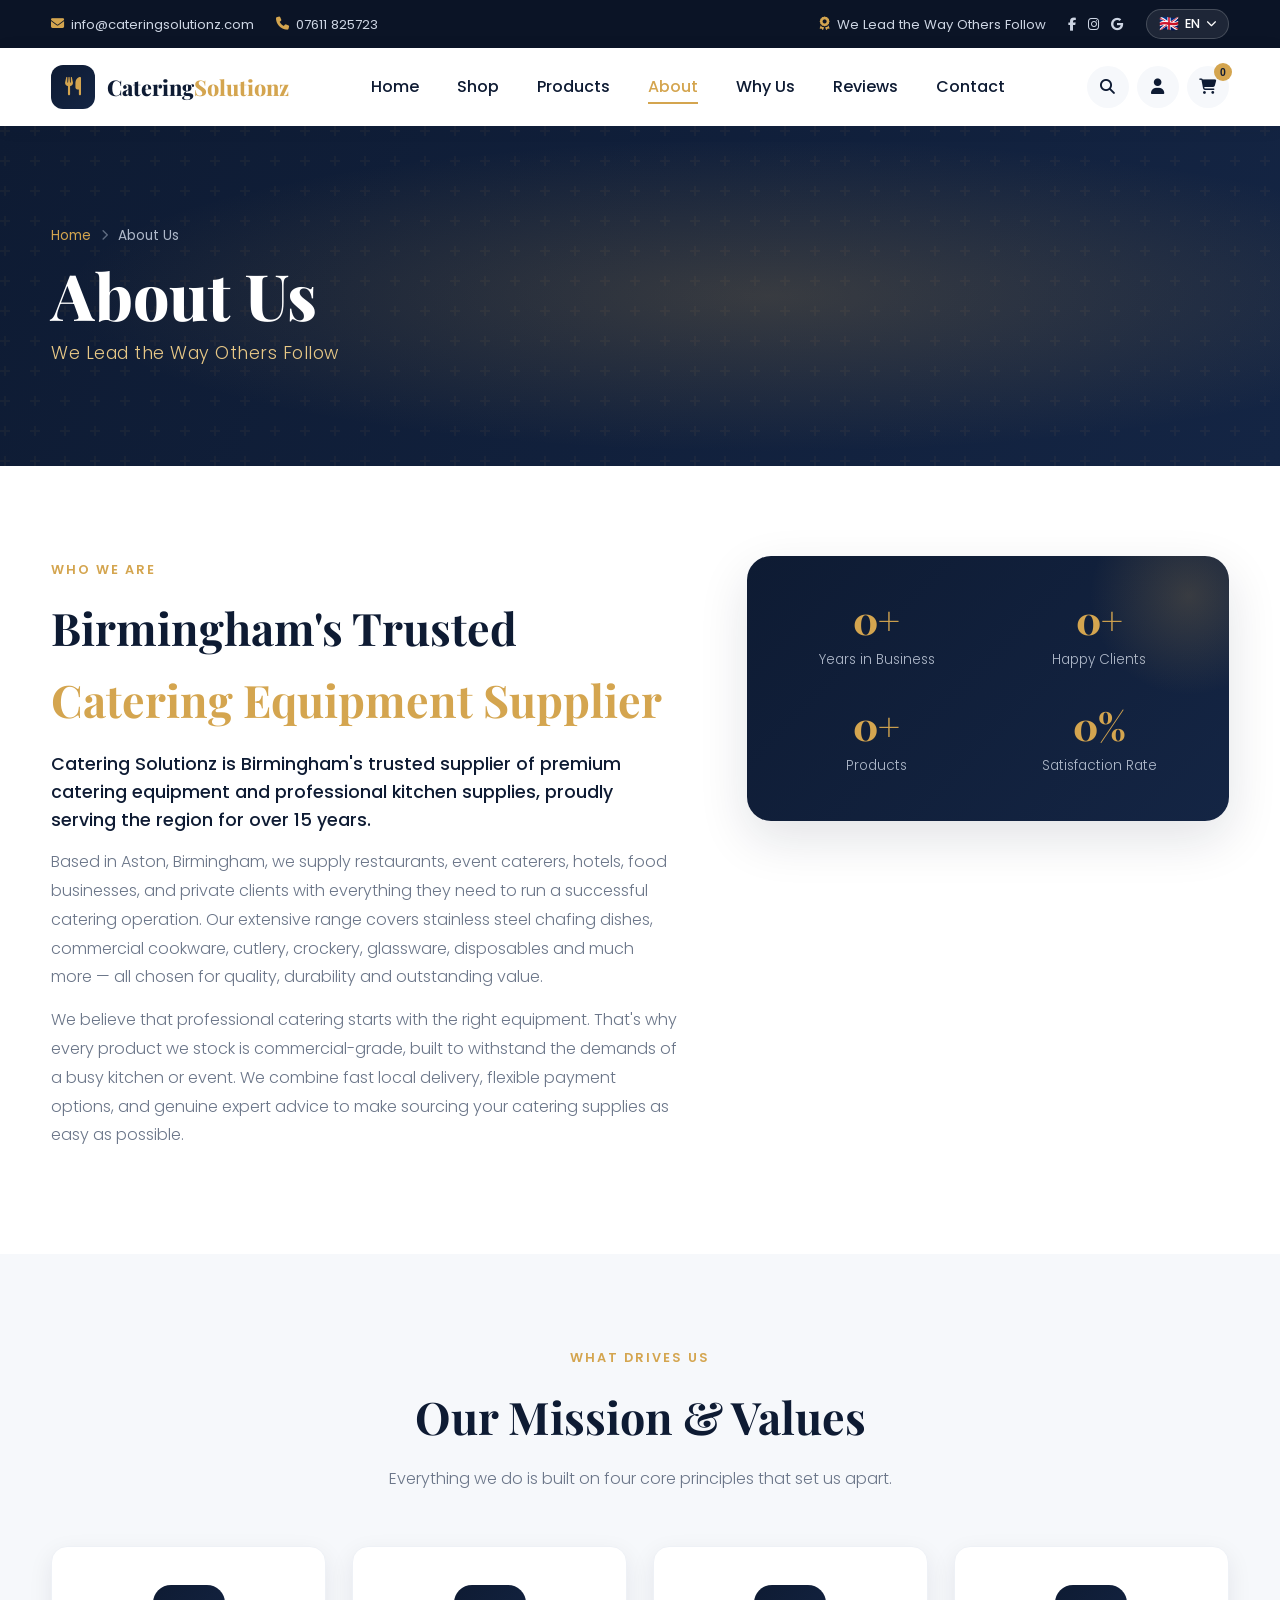
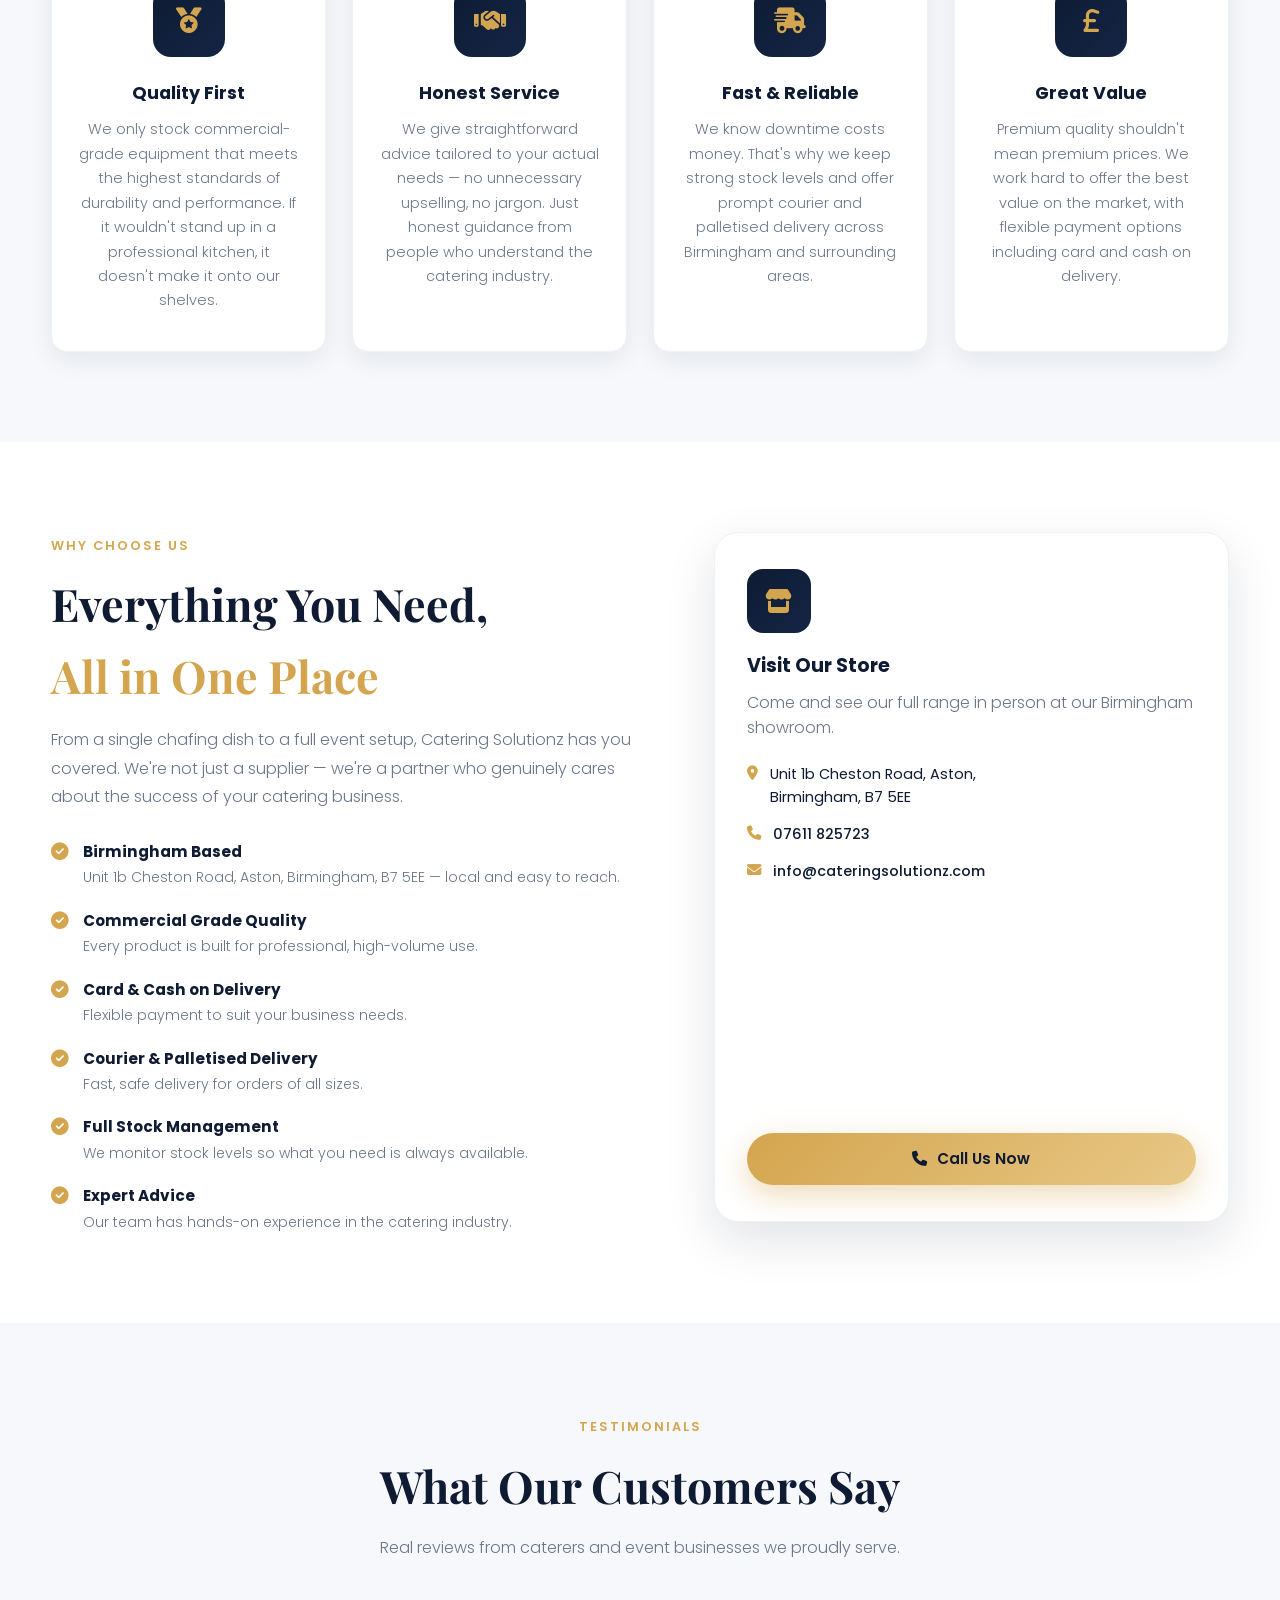
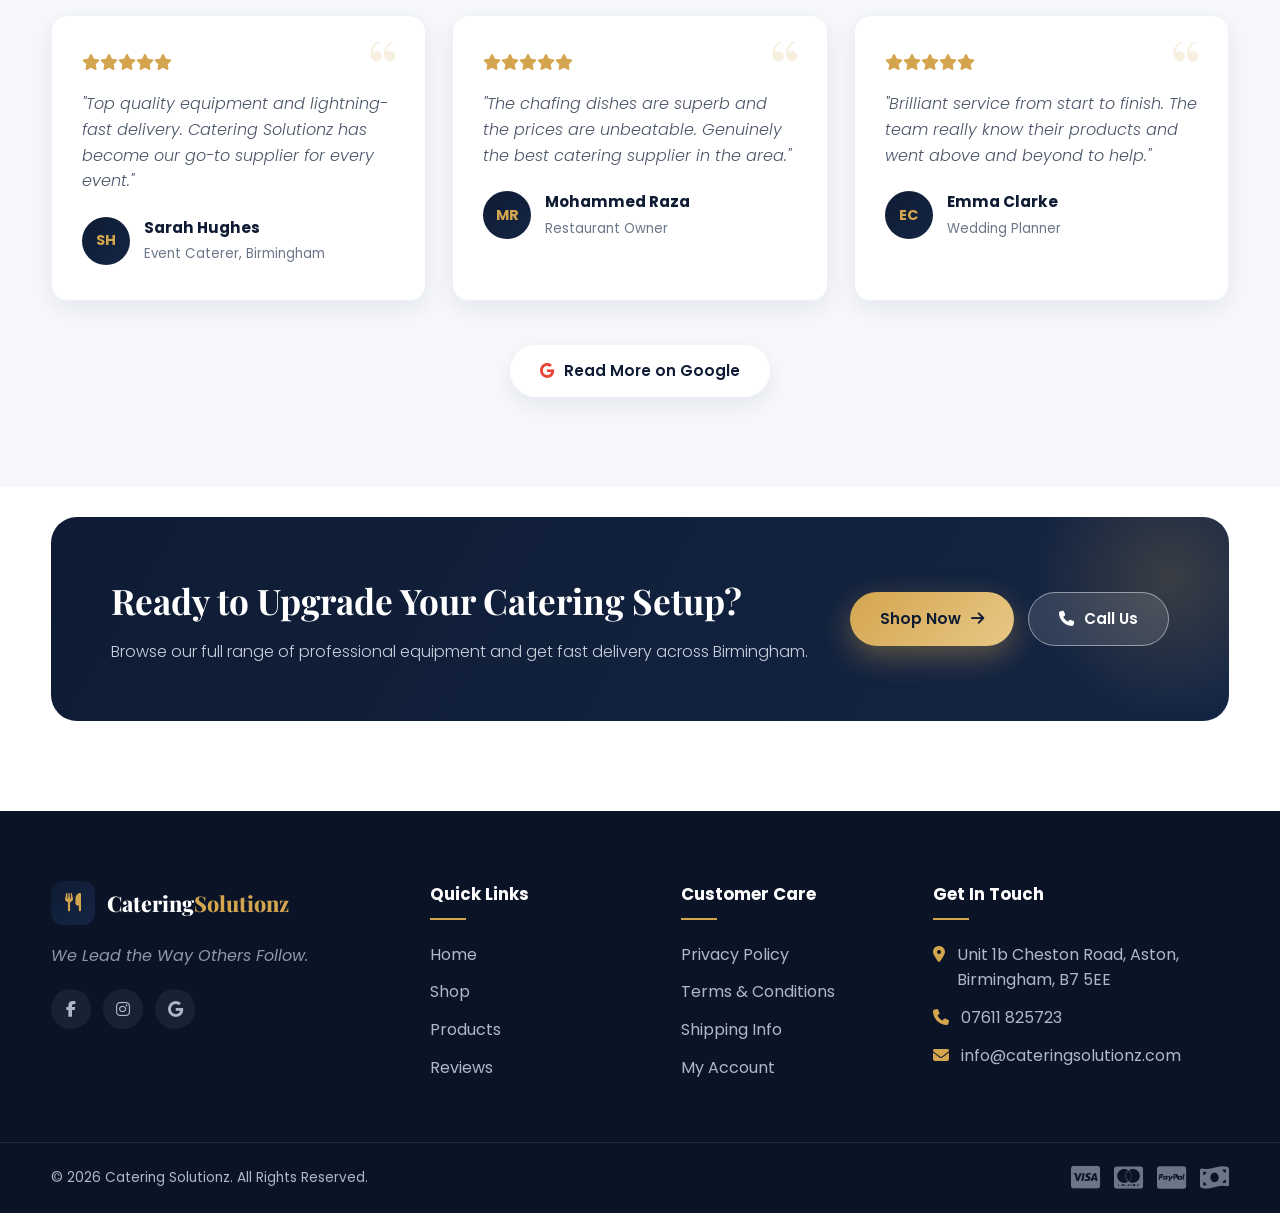
==== about.html @ 5b036676 "Add separate About Us page (about.html) - Full standalone page with shared header/footer/topbar/lang" ====
<!DOCTYPE html>
<html lang="en">
<head>
  <meta charset="UTF-8" />
  <meta name="viewport" content="width=device-width, initial-scale=1.0" />
  <meta name="description" content="About Catering Solutionz — Birmingham's trusted supplier of premium catering equipment for over 15 years. We lead the way others follow." />
  <title>About Us | Catering Solutionz</title>

  <!-- Google Fonts -->
  <link rel="preconnect" href="https://fonts.googleapis.com" />
  <link rel="preconnect" href="https://fonts.gstatic.com" crossorigin />
  <link href="https://fonts.googleapis.com/css2?family=Playfair+Display:wght@600;700;800&family=Poppins:wght@300;400;500;600;700&display=swap" rel="stylesheet" />

  <!-- Font Awesome -->
  <link rel="stylesheet" href="https://cdnjs.cloudflare.com/ajax/libs/font-awesome/6.5.1/css/all.min.css" />

  <link rel="stylesheet" href="css/style.css" />
  <link rel="stylesheet" href="css/about.css" />
</head>
<body>

  <!-- ===== PRELOADER ===== -->
  <div class="preloader" id="preloader">
    <div class="loader-ring"></div>
    <div class="loader-text">CATERING <span>SOLUTIONZ</span></div>
  </div>

  <!-- ===== TOP BAR ===== -->
  <div class="topbar">
    <div class="container topbar-inner">
      <div class="topbar-left">
        <a href="mailto:info@cateringsolutionz.com"><i class="fa-solid fa-envelope"></i> info@cateringsolutionz.com</a>
        <a href="tel:07611825723"><i class="fa-solid fa-phone"></i> 07611 825723</a>
      </div>
      <div class="topbar-right">
        <span class="topbar-slogan"><i class="fa-solid fa-award"></i> We Lead the Way Others Follow</span>
        <div class="topbar-social">
          <a href="https://www.facebook.com/ifzal.hafiz" target="_blank" aria-label="Facebook"><i class="fa-brands fa-facebook-f"></i></a>
          <a href="https://www.instagram.com/cateringsolutionz/" target="_blank" aria-label="Instagram"><i class="fa-brands fa-instagram"></i></a>
          <a href="https://share.google/IndMplzxJdc2CNqRK" target="_blank" aria-label="Google Reviews"><i class="fa-brands fa-google"></i></a>
        </div>

        <!-- Language Selector -->
        <div class="lang-selector" id="langSelector">
          <button class="lang-btn" id="langBtn" aria-label="Select language" aria-expanded="false">
            <span class="lang-flag" id="currentFlag">🇬🇧</span>
            <span class="lang-name" id="currentLang">EN</span>
            <i class="fa-solid fa-chevron-down lang-arrow"></i>
          </button>
          <ul class="lang-dropdown" id="langDropdown" role="listbox">
            <li class="lang-option active" data-lang="en" data-flag="🇬🇧" data-name="EN" role="option"><span>🇬🇧</span> English</li>
            <li class="lang-option" data-lang="ur" data-flag="🇵🇰" data-name="UR" role="option"><span>🇵🇰</span> اردو</li>
            <li class="lang-option" data-lang="pa" data-flag="🇮🇳" data-name="PA" role="option"><span>🇮🇳</span> ਪੰਜਾਬੀ</li>
            <li class="lang-option" data-lang="bn" data-flag="🇧🇩" data-name="BN" role="option"><span>🇧🇩</span> বাংলা</li>
            <li class="lang-option" data-lang="pl" data-flag="🇵🇱" data-name="PL" role="option"><span>🇵🇱</span> Polski</li>
            <li class="lang-option" data-lang="ar" data-flag="🇸🇦" data-name="AR" role="option"><span>🇸🇦</span> العربية</li>
          </ul>
        </div>
        <div id="google_translate_element" style="display:none;"></div>
      </div>
    </div>
  </div>

  <!-- ===== HEADER ===== -->
  <header class="header" id="header">
    <div class="container header-inner">
      <a href="index.html" class="logo">
        <span class="logo-mark"><i class="fa-solid fa-utensils"></i></span>
        <span class="logo-text">Catering<span>Solutionz</span></span>
      </a>

      <nav class="nav" id="nav">
        <ul class="nav-list">
          <li><a href="index.html" class="nav-link">Home</a></li>
          <li><a href="index.html#categories" class="nav-link">Shop</a></li>
          <li><a href="index.html#products" class="nav-link">Products</a></li>
          <li><a href="about.html" class="nav-link active">About</a></li>
          <li><a href="index.html#features" class="nav-link">Why Us</a></li>
          <li><a href="index.html#reviews" class="nav-link">Reviews</a></li>
          <li><a href="index.html#contact" class="nav-link">Contact</a></li>
        </ul>
      </nav>

      <div class="header-actions">
        <button class="icon-btn" aria-label="Search"><i class="fa-solid fa-magnifying-glass"></i></button>
        <button class="icon-btn" aria-label="Account"><i class="fa-solid fa-user"></i></button>
        <button class="icon-btn cart-btn" aria-label="Cart">
          <i class="fa-solid fa-cart-shopping"></i>
          <span class="cart-count">0</span>
        </button>
        <button class="menu-toggle" id="menuToggle" aria-label="Menu">
          <span></span><span></span><span></span>
        </button>
      </div>
    </div>
  </header>

  <!-- ===== PAGE HERO BANNER ===== -->
  <section class="page-hero">
    <div class="page-hero-overlay"></div>
    <div class="container page-hero-content">
      <nav class="breadcrumb" aria-label="Breadcrumb">
        <a href="index.html">Home</a>
        <i class="fa-solid fa-chevron-right"></i>
        <span>About Us</span>
      </nav>
      <h1 class="page-hero-title" data-anim>About Us</h1>
      <p class="page-hero-sub" data-anim>We Lead the Way Others Follow</p>
    </div>
  </section>

  <!-- ===== INTRO ===== -->
  <section class="au-intro">
    <div class="container au-intro-inner">
      <div class="au-intro-text reveal">
        <span class="section-tag">Who We Are</span>
        <h2 class="section-title" style="text-align:left;">Birmingham's Trusted<br><span style="color:var(--gold)">Catering Equipment Supplier</span></h2>
        <p class="about-lead">Catering Solutionz is Birmingham's trusted supplier of premium catering equipment and professional kitchen supplies, proudly serving the region for over 15 years.</p>
        <p class="about-body">Based in Aston, Birmingham, we supply restaurants, event caterers, hotels, food businesses, and private clients with everything they need to run a successful catering operation. Our extensive range covers stainless steel chafing dishes, commercial cookware, cutlery, crockery, glassware, disposables and much more — all chosen for quality, durability and outstanding value.</p>
        <p class="about-body">We believe that professional catering starts with the right equipment. That's why every product we stock is commercial-grade, built to withstand the demands of a busy kitchen or event. We combine fast local delivery, flexible payment options, and genuine expert advice to make sourcing your catering supplies as easy as possible.</p>
      </div>
      <div class="au-intro-visual reveal" data-delay="120">
        <div class="au-stats-panel">
          <div class="au-stat">
            <span class="au-stat-num" data-target="15">0</span><span class="au-stat-plus">+</span>
            <p>Years in Business</p>
          </div>
          <div class="au-stat">
            <span class="au-stat-num" data-target="1200">0</span><span class="au-stat-plus">+</span>
            <p>Happy Clients</p>
          </div>
          <div class="au-stat">
            <span class="au-stat-num" data-target="850">0</span><span class="au-stat-plus">+</span>
            <p>Products</p>
          </div>
          <div class="au-stat">
            <span class="au-stat-num" data-target="98">0</span><span class="au-stat-plus">%</span>
            <p>Satisfaction Rate</p>
          </div>
        </div>
      </div>
    </div>
  </section>

  <!-- ===== MISSION & VALUES ===== -->
  <section class="au-values">
    <div class="container">
      <div class="section-head reveal">
        <span class="section-tag">What Drives Us</span>
        <h2 class="section-title">Our Mission &amp; Values</h2>
        <p class="section-sub">Everything we do is built on four core principles that set us apart.</p>
      </div>
      <div class="au-values-grid">
        <div class="au-value-card reveal">
          <div class="au-value-icon"><i class="fa-solid fa-medal"></i></div>
          <h3>Quality First</h3>
          <p>We only stock commercial-grade equipment that meets the highest standards of durability and performance. If it wouldn't stand up in a professional kitchen, it doesn't make it onto our shelves.</p>
        </div>
        <div class="au-value-card reveal" data-delay="100">
          <div class="au-value-icon"><i class="fa-solid fa-handshake"></i></div>
          <h3>Honest Service</h3>
          <p>We give straightforward advice tailored to your actual needs — no unnecessary upselling, no jargon. Just honest guidance from people who understand the catering industry.</p>
        </div>
        <div class="au-value-card reveal" data-delay="200">
          <div class="au-value-icon"><i class="fa-solid fa-truck-fast"></i></div>
          <h3>Fast &amp; Reliable</h3>
          <p>We know downtime costs money. That's why we keep strong stock levels and offer prompt courier and palletised delivery across Birmingham and surrounding areas.</p>
        </div>
        <div class="au-value-card reveal" data-delay="300">
          <div class="au-value-icon"><i class="fa-solid fa-sterling-sign"></i></div>
          <h3>Great Value</h3>
          <p>Premium quality shouldn't mean premium prices. We work hard to offer the best value on the market, with flexible payment options including card and cash on delivery.</p>
        </div>
      </div>
    </div>
  </section>

  <!-- ===== WHY CHOOSE US ===== -->
  <section class="au-why">
    <div class="container au-why-inner">
      <div class="au-why-text reveal">
        <span class="section-tag">Why Choose Us</span>
        <h2 class="section-title" style="text-align:left;">Everything You Need,<br><span style="color:var(--gold)">All in One Place</span></h2>
        <p class="about-body">From a single chafing dish to a full event setup, Catering Solutionz has you covered. We're not just a supplier — we're a partner who genuinely cares about the success of your catering business.</p>
        <ul class="au-why-list">
          <li><i class="fa-solid fa-circle-check"></i><div><strong>Birmingham Based</strong><span>Unit 1b Cheston Road, Aston, Birmingham, B7 5EE — local and easy to reach.</span></div></li>
          <li><i class="fa-solid fa-circle-check"></i><div><strong>Commercial Grade Quality</strong><span>Every product is built for professional, high-volume use.</span></div></li>
          <li><i class="fa-solid fa-circle-check"></i><div><strong>Card &amp; Cash on Delivery</strong><span>Flexible payment to suit your business needs.</span></div></li>
          <li><i class="fa-solid fa-circle-check"></i><div><strong>Courier &amp; Palletised Delivery</strong><span>Fast, safe delivery for orders of all sizes.</span></div></li>
          <li><i class="fa-solid fa-circle-check"></i><div><strong>Full Stock Management</strong><span>We monitor stock levels so what you need is always available.</span></div></li>
          <li><i class="fa-solid fa-circle-check"></i><div><strong>Expert Advice</strong><span>Our team has hands-on experience in the catering industry.</span></div></li>
        </ul>
      </div>
      <div class="au-why-visual reveal" data-delay="120">
        <div class="au-info-card">
          <div class="au-info-icon"><i class="fa-solid fa-store"></i></div>
          <h3>Visit Our Store</h3>
          <p>Come and see our full range in person at our Birmingham showroom.</p>
          <ul class="au-contact-list">
            <li><i class="fa-solid fa-location-dot"></i> Unit 1b Cheston Road, Aston,<br>Birmingham, B7 5EE</li>
            <li><i class="fa-solid fa-phone"></i> <a href="tel:07611825723">07611 825723</a></li>
            <li><i class="fa-solid fa-envelope"></i> <a href="mailto:info@cateringsolutionz.com">info@cateringsolutionz.com</a></li>
          </ul>
          <div class="au-info-map">
            <iframe
              src="https://www.google.com/maps/embed?pb=!1m18!1m12!1m3!1d2428.6!2d-1.8712!3d52.4934!2m3!1f0!2f0!3f0!3m2!1i1024!2i768!4f13.1!3m3!1m2!1s0x4870bc8e5e09c3a7%3A0x1!2sCheston%20Rd%2C%20Birmingham%20B7%205EE!5e0!3m2!1sen!2suk!4v1234567890"
              width="100%" height="200" style="border:0;border-radius:12px;" allowfullscreen loading="lazy"
              referrerpolicy="no-referrer-when-downgrade" title="Catering Solutionz Location">
            </iframe>
          </div>
          <a href="tel:07611825723" class="btn btn-primary" style="width:100%;justify-content:center;margin-top:18px;">
            <i class="fa-solid fa-phone"></i> Call Us Now
          </a>
        </div>
      </div>
    </div>
  </section>

  <!-- ===== REVIEWS STRIP ===== -->
  <section class="reviews" style="background:var(--light);">
    <div class="container">
      <div class="section-head reveal">
        <span class="section-tag">Testimonials</span>
        <h2 class="section-title">What Our Customers Say</h2>
        <p class="section-sub">Real reviews from caterers and event businesses we proudly serve.</p>
      </div>
      <div class="review-grid">
        <div class="review-card reveal">
          <div class="stars"><i class="fa-solid fa-star"></i><i class="fa-solid fa-star"></i><i class="fa-solid fa-star"></i><i class="fa-solid fa-star"></i><i class="fa-solid fa-star"></i></div>
          <p>"Top quality equipment and lightning-fast delivery. Catering Solutionz has become our go-to supplier for every event."</p>
          <div class="reviewer"><span class="avatar">SH</span><div><strong>Sarah Hughes</strong><small>Event Caterer, Birmingham</small></div></div>
        </div>
        <div class="review-card reveal" data-delay="120">
          <div class="stars"><i class="fa-solid fa-star"></i><i class="fa-solid fa-star"></i><i class="fa-solid fa-star"></i><i class="fa-solid fa-star"></i><i class="fa-solid fa-star"></i></div>
          <p>"The chafing dishes are superb and the prices are unbeatable. Genuinely the best catering supplier in the area."</p>
          <div class="reviewer"><span class="avatar">MR</span><div><strong>Mohammed Raza</strong><small>Restaurant Owner</small></div></div>
        </div>
        <div class="review-card reveal" data-delay="240">
          <div class="stars"><i class="fa-solid fa-star"></i><i class="fa-solid fa-star"></i><i class="fa-solid fa-star"></i><i class="fa-solid fa-star"></i><i class="fa-solid fa-star"></i></div>
          <p>"Brilliant service from start to finish. The team really know their products and went above and beyond to help."</p>
          <div class="reviewer"><span class="avatar">EC</span><div><strong>Emma Clarke</strong><small>Wedding Planner</small></div></div>
        </div>
      </div>
      <div class="review-cta reveal">
        <a href="https://share.google/IndMplzxJdc2CNqRK" target="_blank" class="btn btn-google">
          <i class="fa-brands fa-google"></i> Read More on Google
        </a>
      </div>
    </div>
  </section>

  <!-- ===== CTA BANNER ===== -->
  <section class="au-cta">
    <div class="container au-cta-inner reveal">
      <div class="au-cta-text">
        <h2>Ready to Upgrade Your Catering Setup?</h2>
        <p>Browse our full range of professional equipment and get fast delivery across Birmingham.</p>
      </div>
      <div class="au-cta-btns">
        <a href="index.html#categories" class="btn btn-primary">Shop Now <i class="fa-solid fa-arrow-right"></i></a>
        <a href="tel:07611825723" class="btn btn-ghost"><i class="fa-solid fa-phone"></i> Call Us</a>
      </div>
    </div>
  </section>

  <!-- ===== FOOTER ===== -->
  <footer class="footer" id="contact">
    <div class="container footer-grid">
      <div class="footer-col">
        <a href="index.html" class="logo logo-footer">
          <span class="logo-mark"><i class="fa-solid fa-utensils"></i></span>
          <span class="logo-text">Catering<span>Solutionz</span></span>
        </a>
        <p class="footer-slogan">We Lead the Way Others Follow.</p>
        <div class="footer-social">
          <a href="https://www.facebook.com/ifzal.hafiz" target="_blank" aria-label="Facebook"><i class="fa-brands fa-facebook-f"></i></a>
          <a href="https://www.instagram.com/cateringsolutionz/" target="_blank" aria-label="Instagram"><i class="fa-brands fa-instagram"></i></a>
          <a href="https://share.google/IndMplzxJdc2CNqRK" target="_blank" aria-label="Google"><i class="fa-brands fa-google"></i></a>
        </div>
      </div>
      <div class="footer-col">
        <h4>Quick Links</h4>
        <ul>
          <li><a href="index.html">Home</a></li>
          <li><a href="index.html#categories">Shop</a></li>
          <li><a href="index.html#products">Products</a></li>
          <li><a href="index.html#reviews">Reviews</a></li>
        </ul>
      </div>
      <div class="footer-col">
        <h4>Customer Care</h4>
        <ul>
          <li><a href="#">Privacy Policy</a></li>
          <li><a href="#">Terms &amp; Conditions</a></li>
          <li><a href="#">Shipping Info</a></li>
          <li><a href="#">My Account</a></li>
        </ul>
      </div>
      <div class="footer-col">
        <h4>Get In Touch</h4>
        <ul class="footer-contact">
          <li><i class="fa-solid fa-location-dot"></i> Unit 1b Cheston Road, Aston, Birmingham, B7 5EE</li>
          <li><i class="fa-solid fa-phone"></i> <a href="tel:07611825723">07611 825723</a></li>
          <li><i class="fa-solid fa-envelope"></i> <a href="mailto:info@cateringsolutionz.com">info@cateringsolutionz.com</a></li>
        </ul>
      </div>
    </div>
    <div class="footer-bottom">
      <div class="container footer-bottom-inner">
        <p>&copy; 2026 Catering Solutionz. All Rights Reserved.</p>
        <div class="pay-methods">
          <i class="fa-brands fa-cc-visa"></i>
          <i class="fa-brands fa-cc-mastercard"></i>
          <i class="fa-brands fa-cc-paypal"></i>
          <i class="fa-solid fa-money-bill-wave"></i>
        </div>
      </div>
    </div>
  </footer>

  <!-- Back to top -->
  <button class="back-top" id="backTop" aria-label="Back to top"><i class="fa-solid fa-arrow-up"></i></button>

  <!-- Google Translate API -->
  <script type="text/javascript">
    function googleTranslateElementInit() {
      new google.translate.TranslateElement({
        pageLanguage: 'en',
        includedLanguages: 'en,ur,pa,bn,pl,ar',
        layout: google.translate.TranslateElement.InlineLayout.SIMPLE,
        autoDisplay: false
      }, 'google_translate_element');
    }
  </script>
  <script src="//translate.google.com/translate_a/element.js?cb=googleTranslateElementInit"></script>
  <script src="js/main.js"></script>
</body>
</html>
---- css/style.css ----
/* ===========================================================
   Catering Solutionz — Home Page Styles
   =========================================================== */

:root {
  --navy: #0e1b33;
  --navy-2: #142544;
  --gold: #d4a54f;
  --gold-soft: #e8c886;
  --blue: #1f7ae0;
  --light: #f6f8fb;
  --grey: #6b7689;
  --white: #ffffff;
  --dark: #0b1426;
  --radius: 16px;
  --shadow: 0 18px 50px rgba(14, 27, 51, 0.12);
  --shadow-sm: 0 8px 24px rgba(14, 27, 51, 0.08);
  --trans: 0.4s cubic-bezier(0.16, 1, 0.3, 1);
  --font-head: "Playfair Display", serif;
  --font-body: "Poppins", sans-serif;
}

* { margin: 0; padding: 0; box-sizing: border-box; }

html { scroll-behavior: smooth; }

body {
  font-family: var(--font-body);
  color: var(--navy);
  background: var(--white);
  overflow-x: hidden;
  line-height: 1.6;
}

a { text-decoration: none; color: inherit; }
ul { list-style: none; }
img { max-width: 100%; display: block; }

.container { width: min(1200px, 92%); margin: 0 auto; }

/* ===== BUTTONS ===== */
.btn {
  display: inline-flex;
  align-items: center;
  gap: 10px;
  padding: 14px 30px;
  border-radius: 50px;
  font-weight: 600;
  font-size: 0.95rem;
  cursor: pointer;
  border: none;
  transition: var(--trans);
  position: relative;
  overflow: hidden;
}
.btn i { transition: transform 0.3s ease; }
.btn-primary {
  background: linear-gradient(135deg, var(--gold), var(--gold-soft));
  color: var(--navy);
  box-shadow: 0 10px 30px rgba(212, 165, 79, 0.4);
}
.btn-primary:hover { transform: translateY(-3px); box-shadow: 0 16px 40px rgba(212, 165, 79, 0.55); }
.btn-primary:hover i { transform: translateX(5px); }
.btn-ghost {
  background: rgba(255, 255, 255, 0.12);
  color: #fff;
  border: 1.5px solid rgba(255, 255, 255, 0.45);
  backdrop-filter: blur(6px);
}
.btn-ghost:hover { background: #fff; color: var(--navy); transform: translateY(-3px); }
.btn-google { background: #fff; color: var(--navy); box-shadow: var(--shadow-sm); }
.btn-google:hover { transform: translateY(-3px); box-shadow: var(--shadow); }
.btn-google i { color: #ea4335; }

/* ===== PRELOADER ===== */
.preloader {
  position: fixed; inset: 0; z-index: 9999;
  background: var(--navy);
  display: flex; flex-direction: column;
  align-items: center; justify-content: center;
  gap: 24px;
  transition: opacity 0.6s ease, visibility 0.6s ease;
}
.preloader.hidden { opacity: 0; visibility: hidden; }
.loader-ring {
  width: 64px; height: 64px;
  border: 4px solid rgba(212, 165, 79, 0.2);
  border-top-color: var(--gold);
  border-radius: 50%;
  animation: spin 0.9s linear infinite;
}
@keyframes spin { to { transform: rotate(360deg); } }
.loader-text {
  font-family: var(--font-head);
  letter-spacing: 4px;
  color: #fff;
  font-size: 1.1rem;
  font-weight: 700;
}
.loader-text span { color: var(--gold); }

/* ===== TOP BAR ===== */
.topbar {
  background: var(--dark);
  color: #cdd5e3;
  font-size: 0.82rem;
  padding: 9px 0;
}
.topbar-inner { display: flex; justify-content: space-between; align-items: center; }
.topbar-left { display: flex; gap: 22px; }
.topbar-left a, .topbar-slogan { display: inline-flex; align-items: center; gap: 7px; }
.topbar-left a:hover { color: var(--gold); }
.topbar-left i, .topbar-slogan i { color: var(--gold); }
.topbar-right { display: flex; align-items: center; gap: 22px; }
.topbar-social { display: flex; gap: 12px; }
.topbar-social a { transition: color 0.3s, transform 0.3s; }
.topbar-social a:hover { color: var(--gold); transform: translateY(-2px); }

/* ===== LANGUAGE SELECTOR ===== */
.lang-selector {
  position: relative;
}
.lang-btn {
  display: inline-flex; align-items: center; gap: 6px;
  background: rgba(255,255,255,0.08);
  border: 1px solid rgba(255,255,255,0.18);
  color: #fff; cursor: pointer;
  padding: 5px 12px; border-radius: 50px;
  font-size: 0.8rem; font-weight: 500;
  transition: background 0.3s, border-color 0.3s;
  font-family: var(--font-body);
}
.lang-btn:hover { background: rgba(212,165,79,0.18); border-color: var(--gold); }
.lang-flag { font-size: 1rem; line-height: 1; }
.lang-arrow {
  font-size: 0.65rem;
  transition: transform 0.3s ease;
}
.lang-selector.open .lang-arrow { transform: rotate(180deg); }
.lang-dropdown {
  position: absolute; top: calc(100% + 8px); right: 0;
  background: var(--navy);
  border: 1px solid rgba(212,165,79,0.25);
  border-radius: 12px;
  min-width: 150px;
  padding: 6px 0;
  box-shadow: 0 16px 40px rgba(0,0,0,0.4);
  opacity: 0; visibility: hidden;
  transform: translateY(-8px);
  transition: opacity 0.25s ease, transform 0.25s ease, visibility 0.25s;
  z-index: 2000;
  list-style: none;
}
.lang-selector.open .lang-dropdown {
  opacity: 1; visibility: visible; transform: translateY(0);
}
.lang-option {
  display: flex; align-items: center; gap: 10px;
  padding: 10px 16px; cursor: pointer;
  color: #cdd5e3; font-size: 0.85rem;
  transition: background 0.2s, color 0.2s;
}
.lang-option:hover { background: rgba(212,165,79,0.12); color: var(--gold); }
.lang-option.active { color: var(--gold); font-weight: 600; }
.lang-option span { font-size: 1.1rem; }

/* ===== HEADER ===== */
.header {
  position: sticky; top: 0; z-index: 1000;
  background: rgba(255, 255, 255, 0.97);
  backdrop-filter: blur(10px);
  transition: var(--trans);
  box-shadow: 0 2px 18px rgba(14, 27, 51, 0.06);
}
.header.scrolled { box-shadow: 0 6px 28px rgba(14, 27, 51, 0.12); }
.header-inner { display: flex; align-items: center; justify-content: space-between; height: 78px; }

.logo { display: flex; align-items: center; gap: 12px; }
.logo-mark {
  width: 44px; height: 44px;
  display: grid; place-items: center;
  background: linear-gradient(135deg, var(--navy), var(--navy-2));
  color: var(--gold);
  border-radius: 12px;
  font-size: 1.15rem;
  transition: var(--trans);
}
.logo:hover .logo-mark { transform: rotate(-10deg) scale(1.05); }
.logo-text { font-family: var(--font-head); font-weight: 800; font-size: 1.35rem; color: var(--navy); }
.logo-text span { color: var(--gold); }

.nav-list { display: flex; gap: 6px; }
.nav-link {
  padding: 10px 16px;
  font-weight: 500;
  color: var(--navy);
  border-radius: 8px;
  position: relative;
  transition: color 0.3s;
}
.nav-link::after {
  content: ""; position: absolute; left: 16px; right: 16px; bottom: 4px;
  height: 2px; background: var(--gold);
  transform: scaleX(0); transform-origin: left;
  transition: transform 0.3s ease;
}
.nav-link:hover, .nav-link.active { color: var(--gold); }
.nav-link:hover::after, .nav-link.active::after { transform: scaleX(1); }

.header-actions { display: flex; align-items: center; gap: 8px; }
.icon-btn {
  width: 42px; height: 42px;
  display: grid; place-items: center;
  background: var(--light);
  border: none; border-radius: 50%;
  color: var(--navy); cursor: pointer;
  font-size: 0.95rem;
  transition: var(--trans);
  position: relative;
}
.icon-btn:hover { background: var(--gold); color: var(--navy); transform: translateY(-2px); }
.cart-count {
  position: absolute; top: -3px; right: -3px;
  background: var(--gold); color: var(--navy);
  font-size: 0.65rem; font-weight: 700;
  width: 18px; height: 18px; border-radius: 50%;
  display: grid; place-items: center;
}
.menu-toggle { display: none; flex-direction: column; gap: 5px; background: none; border: none; cursor: pointer; padding: 8px; }
.menu-toggle span { width: 24px; height: 2.5px; background: var(--navy); border-radius: 2px; transition: 0.3s; }
.menu-toggle.open span:nth-child(1) { transform: translateY(7.5px) rotate(45deg); }
.menu-toggle.open span:nth-child(2) { opacity: 0; }
.menu-toggle.open span:nth-child(3) { transform: translateY(-7.5px) rotate(-45deg); }

/* ===== HERO ===== */
.hero {
  position: relative;
  height: 100vh;
  min-height: 640px;
  display: flex; align-items: center;
  overflow: hidden;
  color: #fff;
}
/* YouTube background wrapper */
.hero-yt-wrap {
  position: absolute; inset: 0;
  z-index: -2;
  overflow: hidden;
  pointer-events: none;
}
.hero-yt-wrap #ytPlayer,
.hero-yt-wrap iframe {
  position: absolute;
  top: 50%; left: 50%;
  /* Scale up so the 16:9 frame always covers the viewport */
  width: 100vw;
  height: 56.25vw; /* 100 / (16/9) */
  min-height: 100vh;
  min-width: 177.78vh; /* 100 * (16/9) */
  transform: translate(-50%, -50%);
  border: 0;
  pointer-events: none;
}
.hero-overlay {
  position: absolute; inset: 0; z-index: -1;
  background: rgba(0, 0, 0, 0.7);
}
.hero-content {
  max-width: 900px;
  text-align: center;
  margin: 0 auto;
}
.hero-title {
  font-family: var(--font-head);
  font-size: clamp(3rem, 8vw, 5.5rem);
  line-height: 1.05;
  font-weight: 800;
  margin-bottom: 18px;
  color: #fff;
}
.hero-slogan {
  font-size: clamp(1.1rem, 2.5vw, 1.6rem);
  color: var(--gold-soft);
  font-weight: 300;
  letter-spacing: 1px;
  margin-bottom: 42px;
}
.hero-btns { display: flex; gap: 16px; flex-wrap: wrap; justify-content: center; }

/* hero entrance animation */
[data-anim] { opacity: 0; transform: translateY(30px); }
.hero.loaded [data-anim] { animation: heroUp 0.9s cubic-bezier(0.16,1,0.3,1) forwards; }
.hero.loaded .hero-title { animation-delay: 0.2s; }
.hero.loaded .hero-slogan { animation-delay: 0.4s; }
.hero.loaded .hero-btns { animation-delay: 0.6s; }
@keyframes heroUp { to { opacity: 1; transform: translateY(0); } }


/* ===== REVEAL ANIMATION ===== */
.reveal { opacity: 0; transform: translateY(40px); transition: opacity 0.8s ease, transform 0.8s cubic-bezier(0.16,1,0.3,1); }
.reveal.in-view { opacity: 1; transform: translateY(0); }

/* ===== SECTION HEAD ===== */
.section-head { text-align: center; max-width: 620px; margin: 0 auto 54px; }
.section-tag {
  display: inline-block;
  color: var(--gold); font-weight: 600;
  text-transform: uppercase; letter-spacing: 2px;
  font-size: 0.8rem; margin-bottom: 12px;
}
.section-title {
  font-family: var(--font-head);
  font-size: clamp(1.9rem, 4vw, 2.8rem);
  font-weight: 700;
  color: var(--navy);
  margin-bottom: 14px;
}
.section-sub { color: var(--grey); font-weight: 300; }

/* ===== FEATURES ===== */
.features { padding: 80px 0; background: var(--light); }
.features-grid { display: grid; grid-template-columns: repeat(4, 1fr); gap: 26px; }
.feature-card {
  background: #fff; padding: 38px 26px; border-radius: var(--radius);
  text-align: center; box-shadow: var(--shadow-sm);
  transition: var(--trans);
  border: 1px solid #eef1f6;
}
.feature-card:hover { transform: translateY(-10px); box-shadow: var(--shadow); }
.feature-icon {
  width: 72px; height: 72px; margin: 0 auto 20px;
  display: grid; place-items: center;
  background: linear-gradient(135deg, var(--navy), var(--navy-2));
  color: var(--gold);
  border-radius: 18px; font-size: 1.6rem;
  transition: var(--trans);
}
.feature-card:hover .feature-icon { transform: rotateY(180deg); background: linear-gradient(135deg, var(--gold), var(--gold-soft)); color: var(--navy); }
.feature-card h3 { font-size: 1.12rem; margin-bottom: 8px; }
.feature-card p { color: var(--grey); font-size: 0.92rem; font-weight: 300; }

/* ===== CATEGORIES ===== */
.categories { padding: 90px 0; }
.cat-grid { display: grid; grid-template-columns: repeat(6, 1fr); gap: 22px; }
.cat-card {
  background: #fff; border: 1px solid #eef1f6;
  border-radius: var(--radius); padding: 30px 16px;
  text-align: center; box-shadow: var(--shadow-sm);
  transition: var(--trans);
}
.cat-card:hover { transform: translateY(-8px); border-color: var(--gold); box-shadow: var(--shadow); }
.cat-img {
  width: 64px; height: 64px; margin: 0 auto 16px;
  display: grid; place-items: center;
  background: var(--light); border-radius: 50%;
  font-size: 1.5rem; color: var(--navy);
  transition: var(--trans);
}
.cat-card:hover .cat-img { background: var(--gold); color: #fff; transform: scale(1.1); }
.cat-card h4 { font-size: 0.98rem; margin-bottom: 4px; }
.cat-card span { font-size: 0.78rem; color: var(--grey); }

/* ===== PROMO ===== */
.promo { padding: 30px 0 90px; }
.promo-inner {
  background: linear-gradient(120deg, var(--navy) 0%, var(--navy-2) 100%);
  border-radius: 26px;
  padding: 56px 60px;
  display: flex; align-items: center; justify-content: space-between;
  position: relative; overflow: hidden;
  color: #fff;
}
.promo-inner::before {
  content: ""; position: absolute; right: -80px; top: -80px;
  width: 280px; height: 280px; border-radius: 50%;
  background: radial-gradient(circle, rgba(212,165,79,0.25), transparent 70%);
}
.promo-tag {
  display: inline-block; background: rgba(212,165,79,0.2);
  color: var(--gold-soft); padding: 6px 16px; border-radius: 50px;
  font-size: 0.8rem; font-weight: 500; margin-bottom: 16px;
}
.promo-text h2 { font-family: var(--font-head); font-size: clamp(1.6rem, 3.5vw, 2.5rem); margin-bottom: 12px; line-height: 1.2; }
.promo-text h2 span { color: var(--gold); }
.promo-text p { color: #c8d0de; margin-bottom: 24px; font-weight: 300; }
.promo-badge {
  width: 150px; height: 150px; flex-shrink: 0;
  border: 3px dashed var(--gold);
  border-radius: 50%;
  display: grid; place-items: center; align-content: center;
  animation: spinSlow 18s linear infinite;
}
.promo-badge .badge-num { font-family: var(--font-head); font-size: 2.6rem; font-weight: 800; color: var(--gold); line-height: 1; }
.promo-badge .badge-label { font-weight: 600; letter-spacing: 3px; color: #fff; }
@keyframes spinSlow { to { transform: rotate(360deg); } }

/* ===== PRODUCTS ===== */
.products { padding: 90px 0; background: var(--light); }
.product-grid { display: grid; grid-template-columns: repeat(4, 1fr); gap: 26px; }
.product-card {
  background: #fff; border-radius: var(--radius);
  overflow: hidden; box-shadow: var(--shadow-sm);
  transition: var(--trans);
  border: 1px solid #eef1f6;
}
.product-card:hover { transform: translateY(-10px); box-shadow: var(--shadow); }
.product-thumb {
  position: relative; height: 220px;
  display: grid; place-items: center;
  background: linear-gradient(135deg, #f0f3f8, #e6ebf3);
  font-size: 4.5rem; color: var(--navy);
  overflow: hidden;
}
.product-thumb i { transition: var(--trans); }
.product-card:hover .product-thumb i { transform: scale(1.15) rotate(-6deg); }
.product-badge {
  position: absolute; top: 14px; left: 14px;
  background: var(--gold); color: var(--navy);
  font-size: 0.72rem; font-weight: 700;
  padding: 5px 12px; border-radius: 50px;
  text-transform: uppercase; letter-spacing: 0.5px;
}
.product-badge.hot { background: #e23744; color: #fff; }
.product-actions {
  position: absolute; top: 14px; right: 14px;
  display: flex; flex-direction: column; gap: 8px;
  opacity: 0; transform: translateX(15px);
  transition: var(--trans);
}
.product-card:hover .product-actions { opacity: 1; transform: translateX(0); }
.product-actions button {
  width: 38px; height: 38px; border: none; border-radius: 50%;
  background: #fff; color: var(--navy); cursor: pointer;
  box-shadow: var(--shadow-sm); transition: 0.3s;
}
.product-actions button:hover { background: var(--gold); color: #fff; }
.product-info { padding: 22px 20px; }
.product-cat { font-size: 0.74rem; color: var(--gold); text-transform: uppercase; letter-spacing: 1px; font-weight: 600; }
.product-info h4 { font-size: 1.05rem; margin: 6px 0 10px; }
.product-stars { color: var(--gold); font-size: 0.8rem; margin-bottom: 12px; }
.product-stars .grey { color: #d3d9e2; }
.product-bottom { display: flex; align-items: center; justify-content: space-between; }
.price { font-family: var(--font-head); font-weight: 700; font-size: 1.25rem; color: var(--navy); }
.price .old { font-size: 0.85rem; color: var(--grey); text-decoration: line-through; margin-left: 6px; font-family: var(--font-body); font-weight: 400; }
.add-cart {
  width: 42px; height: 42px; border: none; border-radius: 12px;
  background: var(--navy); color: var(--gold); cursor: pointer;
  transition: var(--trans);
}
.add-cart:hover { background: var(--gold); color: var(--navy); transform: rotate(8deg) scale(1.08); }

/* ===== STATS ===== */
.stats {
  padding: 80px 0;
  background: linear-gradient(120deg, var(--navy), var(--navy-2));
  color: #fff;
}
.stats-grid { display: grid; grid-template-columns: repeat(4, 1fr); gap: 20px; text-align: center; }
.stat { position: relative; }
.stat:not(:last-child)::after { content: ""; position: absolute; right: 0; top: 10%; height: 80%; width: 1px; background: rgba(255,255,255,0.12); }
.stat-num, .stat .plus {
  font-family: var(--font-head); font-size: clamp(2.2rem, 5vw, 3.2rem);
  font-weight: 800; color: var(--gold);
}
.stat p { color: #c8d0de; margin-top: 6px; font-weight: 300; letter-spacing: 0.5px; }

/* ===== REVIEWS ===== */
.reviews { padding: 90px 0; }
.review-grid { display: grid; grid-template-columns: repeat(3, 1fr); gap: 26px; }
.review-card {
  background: #fff; border: 1px solid #eef1f6;
  border-radius: var(--radius); padding: 34px 30px;
  box-shadow: var(--shadow-sm); transition: var(--trans);
  position: relative;
}
.review-card::before {
  content: "\201C"; font-family: var(--font-head);
  position: absolute; top: 10px; right: 26px;
  font-size: 5rem; color: rgba(212,165,79,0.18); line-height: 1;
}
.review-card:hover { transform: translateY(-8px); box-shadow: var(--shadow); }
.stars { color: var(--gold); margin-bottom: 16px; }
.review-card p { color: #4a5468; font-style: italic; margin-bottom: 22px; font-weight: 300; }
.reviewer { display: flex; align-items: center; gap: 14px; }
.avatar {
  width: 48px; height: 48px; border-radius: 50%;
  background: linear-gradient(135deg, var(--navy), var(--navy-2));
  color: var(--gold); display: grid; place-items: center;
  font-weight: 700; font-size: 0.9rem;
}
.reviewer strong { display: block; font-size: 0.95rem; }
.reviewer small { color: var(--grey); }
.review-cta { text-align: center; margin-top: 44px; }

/* ===== NEWSLETTER ===== */
.newsletter { padding: 30px 0 90px; }
.newsletter-inner {
  background: linear-gradient(120deg, var(--gold), var(--gold-soft));
  border-radius: 26px; padding: 50px 56px;
  display: flex; align-items: center; justify-content: space-between;
  gap: 30px; flex-wrap: wrap;
}
.newsletter-text h2 { font-family: var(--font-head); color: var(--navy); font-size: clamp(1.6rem, 3vw, 2.2rem); }
.newsletter-text p { color: #5a4a26; font-weight: 400; }
.newsletter-form { display: flex; gap: 12px; flex: 1; min-width: 300px; max-width: 520px; }
.newsletter-form input {
  flex: 1; padding: 15px 22px; border: none; border-radius: 50px;
  font-family: var(--font-body); font-size: 0.95rem; outline: none;
}
.newsletter-form .btn-primary { background: var(--navy); color: #fff; box-shadow: 0 10px 26px rgba(14,27,51,0.3); }

/* ===== FOOTER ===== */
.footer { background: var(--dark); color: #aeb8c9; padding-top: 70px; }
.footer-grid { display: grid; grid-template-columns: 1.6fr 1fr 1fr 1.4fr; gap: 40px; padding-bottom: 50px; }
.logo-footer .logo-text { color: #fff; }
.footer-slogan { margin: 18px 0 20px; font-style: italic; color: #8d97a8; }
.footer-social { display: flex; gap: 12px; }
.footer-social a {
  width: 40px; height: 40px; border-radius: 50%;
  background: rgba(255,255,255,0.06); display: grid; place-items: center;
  transition: var(--trans);
}
.footer-social a:hover { background: var(--gold); color: var(--navy); transform: translateY(-4px); }
.footer-col h4 { color: #fff; font-size: 1.05rem; margin-bottom: 22px; position: relative; padding-bottom: 12px; }
.footer-col h4::after { content: ""; position: absolute; left: 0; bottom: 0; width: 36px; height: 2px; background: var(--gold); }
.footer-col ul li { margin-bottom: 12px; }
.footer-col ul li a { transition: color 0.3s, padding-left 0.3s; }
.footer-col ul li a:hover { color: var(--gold); padding-left: 5px; }
.footer-contact li { display: flex; gap: 12px; margin-bottom: 16px; }
.footer-contact i { color: var(--gold); margin-top: 4px; }
.footer-bottom { border-top: 1px solid rgba(255,255,255,0.08); padding: 22px 0; }
.footer-bottom-inner { display: flex; justify-content: space-between; align-items: center; font-size: 0.85rem; }
.pay-methods { display: flex; gap: 14px; font-size: 1.6rem; color: #6b7689; }
.pay-methods i:hover { color: var(--gold); }

/* ===== ABOUT US ===== */
.about { padding: 100px 0; background: var(--light); }
.about-inner {
  display: grid;
  grid-template-columns: 1fr 1.25fr;
  gap: 70px;
  align-items: center;
}
.about-img-stack {
  position: relative;
  display: flex; justify-content: center;
}
.about-img-main {
  width: 100%; max-width: 400px; height: 420px;
  background: linear-gradient(135deg, var(--navy), var(--navy-2));
  border-radius: 24px;
  display: grid; place-items: center;
  font-size: 7rem; color: var(--gold);
  box-shadow: var(--shadow);
  position: relative;
  overflow: hidden;
}
.about-img-main::before {
  content: "";
  position: absolute; inset: 0;
  background: radial-gradient(circle at 30% 30%, rgba(212,165,79,0.18), transparent 60%);
}
.about-badge-card {
  position: absolute; bottom: -20px; right: -20px;
  background: var(--gold);
  color: var(--navy);
  border-radius: 16px;
  padding: 18px 22px;
  text-align: center;
  box-shadow: 0 12px 32px rgba(212,165,79,0.4);
}
.about-badge-num {
  display: block;
  font-family: var(--font-head);
  font-size: 2rem; font-weight: 800;
  line-height: 1;
}
.about-badge-lbl {
  display: block;
  font-size: 0.75rem; font-weight: 600;
  margin-top: 4px; letter-spacing: 0.5px;
}
.about-lead {
  font-size: 1.1rem; font-weight: 500;
  color: var(--navy); margin-bottom: 14px;
}
.about-body {
  color: var(--grey); font-weight: 300;
  margin-bottom: 14px; line-height: 1.8;
}
.about-pills {
  display: flex; flex-wrap: wrap; gap: 10px;
  margin: 24px 0 28px;
}
.about-pills span {
  display: inline-flex; align-items: center; gap: 7px;
  background: #fff; border: 1px solid #e2e8f0;
  border-radius: 50px; padding: 7px 14px;
  font-size: 0.82rem; font-weight: 500;
  color: var(--navy);
}
.about-pills span i { color: var(--gold); }
.about-contact { display: flex; align-items: center; gap: 22px; flex-wrap: wrap; }
.about-addr {
  display: flex; align-items: flex-start; gap: 8px;
  font-size: 0.88rem; color: var(--grey); max-width: 260px;
}
.about-addr i { color: var(--gold); margin-top: 3px; flex-shrink: 0; }

/* ===== BACK TO TOP ===== */
.back-top {
  position: fixed; bottom: 28px; right: 28px; z-index: 900;
  width: 50px; height: 50px; border: none; border-radius: 50%;
  background: var(--gold); color: var(--navy); cursor: pointer;
  font-size: 1rem; box-shadow: 0 10px 26px rgba(212,165,79,0.5);
  opacity: 0; visibility: hidden; transform: translateY(20px);
  transition: var(--trans);
}
.back-top.show { opacity: 1; visibility: visible; transform: translateY(0); }
.back-top:hover { transform: translateY(-4px); }

/* ===== RESPONSIVE ===== */
@media (max-width: 1024px) {
  .about-inner { grid-template-columns: 1fr; gap: 50px; }
  .about-visual { order: -1; }
  .about-img-main { max-width: 100%; height: 320px; }
  .features-grid { grid-template-columns: repeat(2, 1fr); }
  .cat-grid { grid-template-columns: repeat(3, 1fr); }
  .product-grid { grid-template-columns: repeat(2, 1fr); }
  .footer-grid { grid-template-columns: 1fr 1fr; }
}
@media (max-width: 900px) {
  .topbar-left { gap: 14px; }
  .topbar-slogan { display: none; }
  .menu-toggle { display: flex; }
  .nav {
    position: fixed; top: 0; right: -100%; width: 280px; height: 100vh;
    background: var(--navy); padding: 100px 30px; z-index: 1100;
    transition: right 0.4s ease; box-shadow: -10px 0 40px rgba(0,0,0,0.3);
  }
  .nav.open { right: 0; }
  .nav-list { flex-direction: column; gap: 4px; }
  .nav-link { color: #fff; display: block; }
  .stats-grid { grid-template-columns: repeat(2, 1fr); gap: 36px 20px; }
  .stat:nth-child(2)::after { display: none; }
  .review-grid { grid-template-columns: 1fr; }
  .promo-inner { flex-direction: column; text-align: center; gap: 30px; padding: 44px 30px; }
}
@media (max-width: 560px) {
  .topbar-left a:nth-child(1) { display: none; }
  .features-grid, .cat-grid, .product-grid { grid-template-columns: 1fr; }
  .footer-grid { grid-template-columns: 1fr; gap: 34px; }
  .footer-bottom-inner { flex-direction: column; gap: 14px; }
  .newsletter-inner { padding: 36px 26px; text-align: center; }
  .newsletter-form { flex-direction: column; }
  .hero { min-height: 580px; }
}
---- css/about.css ----
/* ===========================================================
   About Us Page — Page-specific styles
   =========================================================== */

/* ===== PAGE HERO BANNER ===== */
.page-hero {
  position: relative;
  height: 340px;
  display: flex; align-items: center;
  background: linear-gradient(120deg, var(--navy), var(--navy-2));
  overflow: hidden;
}
.page-hero::before {
  content: "";
  position: absolute; inset: 0;
  background: radial-gradient(ellipse at 60% 50%, rgba(212,165,79,0.2), transparent 65%);
}
.page-hero-overlay {
  position: absolute; inset: 0;
  background: url("data:image/svg+xml,%3Csvg width='60' height='60' viewBox='0 0 60 60' xmlns='http://www.w3.org/2000/svg'%3E%3Cg fill='none' fill-rule='evenodd'%3E%3Cg fill='%23d4a54f' fill-opacity='0.05'%3E%3Cpath d='M36 34v-4h-2v4h-4v2h4v4h2v-4h4v-2h-4zm0-30V0h-2v4h-4v2h4v4h2V6h4V4h-4zM6 34v-4H4v4H0v2h4v4h2v-4h4v-2H6zM6 4V0H4v4H0v2h4v4h2V6h4V4H6z'/%3E%3C/g%3E%3C/g%3E%3C/svg%3E");
}
.page-hero-content {
  position: relative; z-index: 1;
  color: #fff;
}
.breadcrumb {
  display: flex; align-items: center; gap: 10px;
  font-size: 0.85rem; color: #aeb8c9;
  margin-bottom: 16px;
}
.breadcrumb a { color: var(--gold); }
.breadcrumb a:hover { text-decoration: underline; }
.breadcrumb i { font-size: 0.7rem; color: #5e6b80; }
.page-hero-title {
  font-family: var(--font-head);
  font-size: clamp(2.4rem, 6vw, 4rem);
  font-weight: 800;
  line-height: 1;
  margin-bottom: 12px;
  opacity: 0; transform: translateY(24px);
  animation: heroUp 0.8s 0.2s cubic-bezier(0.16,1,0.3,1) forwards;
}
.page-hero-sub {
  font-size: 1.1rem; color: var(--gold-soft);
  font-weight: 300; letter-spacing: 0.5px;
  opacity: 0; transform: translateY(20px);
  animation: heroUp 0.8s 0.4s cubic-bezier(0.16,1,0.3,1) forwards;
}
@keyframes heroUp { to { opacity: 1; transform: translateY(0); } }

/* ===== INTRO ===== */
.au-intro { padding: 90px 0; }
.au-intro-inner {
  display: grid;
  grid-template-columns: 1.3fr 1fr;
  gap: 70px; align-items: start;
}
.au-stats-panel {
  background: linear-gradient(135deg, var(--navy), var(--navy-2));
  border-radius: 24px;
  padding: 44px 36px;
  display: grid; grid-template-columns: 1fr 1fr; gap: 36px;
  box-shadow: var(--shadow);
  position: relative; overflow: hidden;
}
.au-stats-panel::before {
  content: "";
  position: absolute; top: -60px; right: -60px;
  width: 200px; height: 200px; border-radius: 50%;
  background: radial-gradient(circle, rgba(212,165,79,0.2), transparent 70%);
}
.au-stat { text-align: center; }
.au-stat-num, .au-stat-plus {
  font-family: var(--font-head);
  font-size: 2.4rem; font-weight: 800;
  color: var(--gold); line-height: 1;
}
.au-stat p { color: #aeb8c9; font-size: 0.85rem; margin-top: 6px; font-weight: 300; }

/* ===== VALUES ===== */
.au-values { padding: 90px 0; background: var(--light); }
.au-values-grid {
  display: grid; grid-template-columns: repeat(4, 1fr); gap: 26px;
}
.au-value-card {
  background: #fff; border-radius: var(--radius);
  padding: 38px 26px; text-align: center;
  border: 1px solid #eef1f6; box-shadow: var(--shadow-sm);
  transition: var(--trans);
}
.au-value-card:hover { transform: translateY(-10px); box-shadow: var(--shadow); }
.au-value-icon {
  width: 72px; height: 72px; margin: 0 auto 22px;
  display: grid; place-items: center;
  background: linear-gradient(135deg, var(--navy), var(--navy-2));
  color: var(--gold); border-radius: 18px; font-size: 1.6rem;
  transition: var(--trans);
}
.au-value-card:hover .au-value-icon {
  background: linear-gradient(135deg, var(--gold), var(--gold-soft));
  color: var(--navy); transform: rotateY(180deg);
}
.au-value-card h3 { font-size: 1.1rem; margin-bottom: 10px; }
.au-value-card p { color: var(--grey); font-size: 0.9rem; font-weight: 300; line-height: 1.7; }

/* ===== WHY CHOOSE US ===== */
.au-why { padding: 90px 0; }
.au-why-inner {
  display: grid; grid-template-columns: 1.15fr 1fr;
  gap: 70px; align-items: start;
}
.au-why-list { list-style: none; margin: 28px 0 0; display: flex; flex-direction: column; gap: 20px; }
.au-why-list li {
  display: flex; gap: 14px; align-items: flex-start;
}
.au-why-list li i {
  font-size: 1.1rem; color: var(--gold);
  margin-top: 3px; flex-shrink: 0;
}
.au-why-list li div { display: flex; flex-direction: column; gap: 2px; }
.au-why-list li strong { font-size: 0.95rem; color: var(--navy); }
.au-why-list li span { font-size: 0.88rem; color: var(--grey); font-weight: 300; }

.au-info-card {
  background: #fff; border: 1px solid #eef1f6;
  border-radius: 24px; padding: 36px 32px;
  box-shadow: var(--shadow);
}
.au-info-icon {
  width: 64px; height: 64px; margin-bottom: 18px;
  display: grid; place-items: center;
  background: linear-gradient(135deg, var(--navy), var(--navy-2));
  color: var(--gold); border-radius: 16px; font-size: 1.5rem;
}
.au-info-card h3 { font-size: 1.2rem; margin-bottom: 8px; }
.au-info-card > p { color: var(--grey); font-weight: 300; margin-bottom: 22px; }
.au-contact-list { list-style: none; margin-bottom: 20px; display: flex; flex-direction: column; gap: 14px; }
.au-contact-list li {
  display: flex; gap: 12px; align-items: flex-start;
  font-size: 0.9rem; color: var(--navy);
}
.au-contact-list li i { color: var(--gold); margin-top: 3px; flex-shrink: 0; }
.au-contact-list li a { color: var(--navy); font-weight: 500; }
.au-contact-list li a:hover { color: var(--gold); }
.au-info-map { margin-bottom: 4px; border-radius: 12px; overflow: hidden; }

/* ===== CTA BANNER ===== */
.au-cta { padding: 30px 0 90px; }
.au-cta-inner {
  background: linear-gradient(120deg, var(--navy), var(--navy-2));
  border-radius: 26px; padding: 56px 60px;
  display: flex; align-items: center;
  justify-content: space-between; gap: 30px; flex-wrap: wrap;
  position: relative; overflow: hidden; color: #fff;
}
.au-cta-inner::before {
  content: ""; position: absolute; right: -80px; top: -80px;
  width: 280px; height: 280px; border-radius: 50%;
  background: radial-gradient(circle, rgba(212,165,79,0.2), transparent 70%);
}
.au-cta-text h2 {
  font-family: var(--font-head);
  font-size: clamp(1.5rem, 3vw, 2.2rem); margin-bottom: 10px;
}
.au-cta-text p { color: #c8d0de; font-weight: 300; }
.au-cta-btns { display: flex; gap: 14px; flex-shrink: 0; }

/* ===== RESPONSIVE ===== */
@media (max-width: 1024px) {
  .au-values-grid { grid-template-columns: repeat(2, 1fr); }
  .au-intro-inner, .au-why-inner { grid-template-columns: 1fr; gap: 50px; }
}
@media (max-width: 600px) {
  .au-values-grid { grid-template-columns: 1fr; }
  .au-stats-panel { grid-template-columns: 1fr 1fr; gap: 24px; }
  .au-cta-inner { padding: 36px 26px; flex-direction: column; text-align: center; }
  .au-cta-btns { width: 100%; justify-content: center; }
  .page-hero { height: 260px; }
}
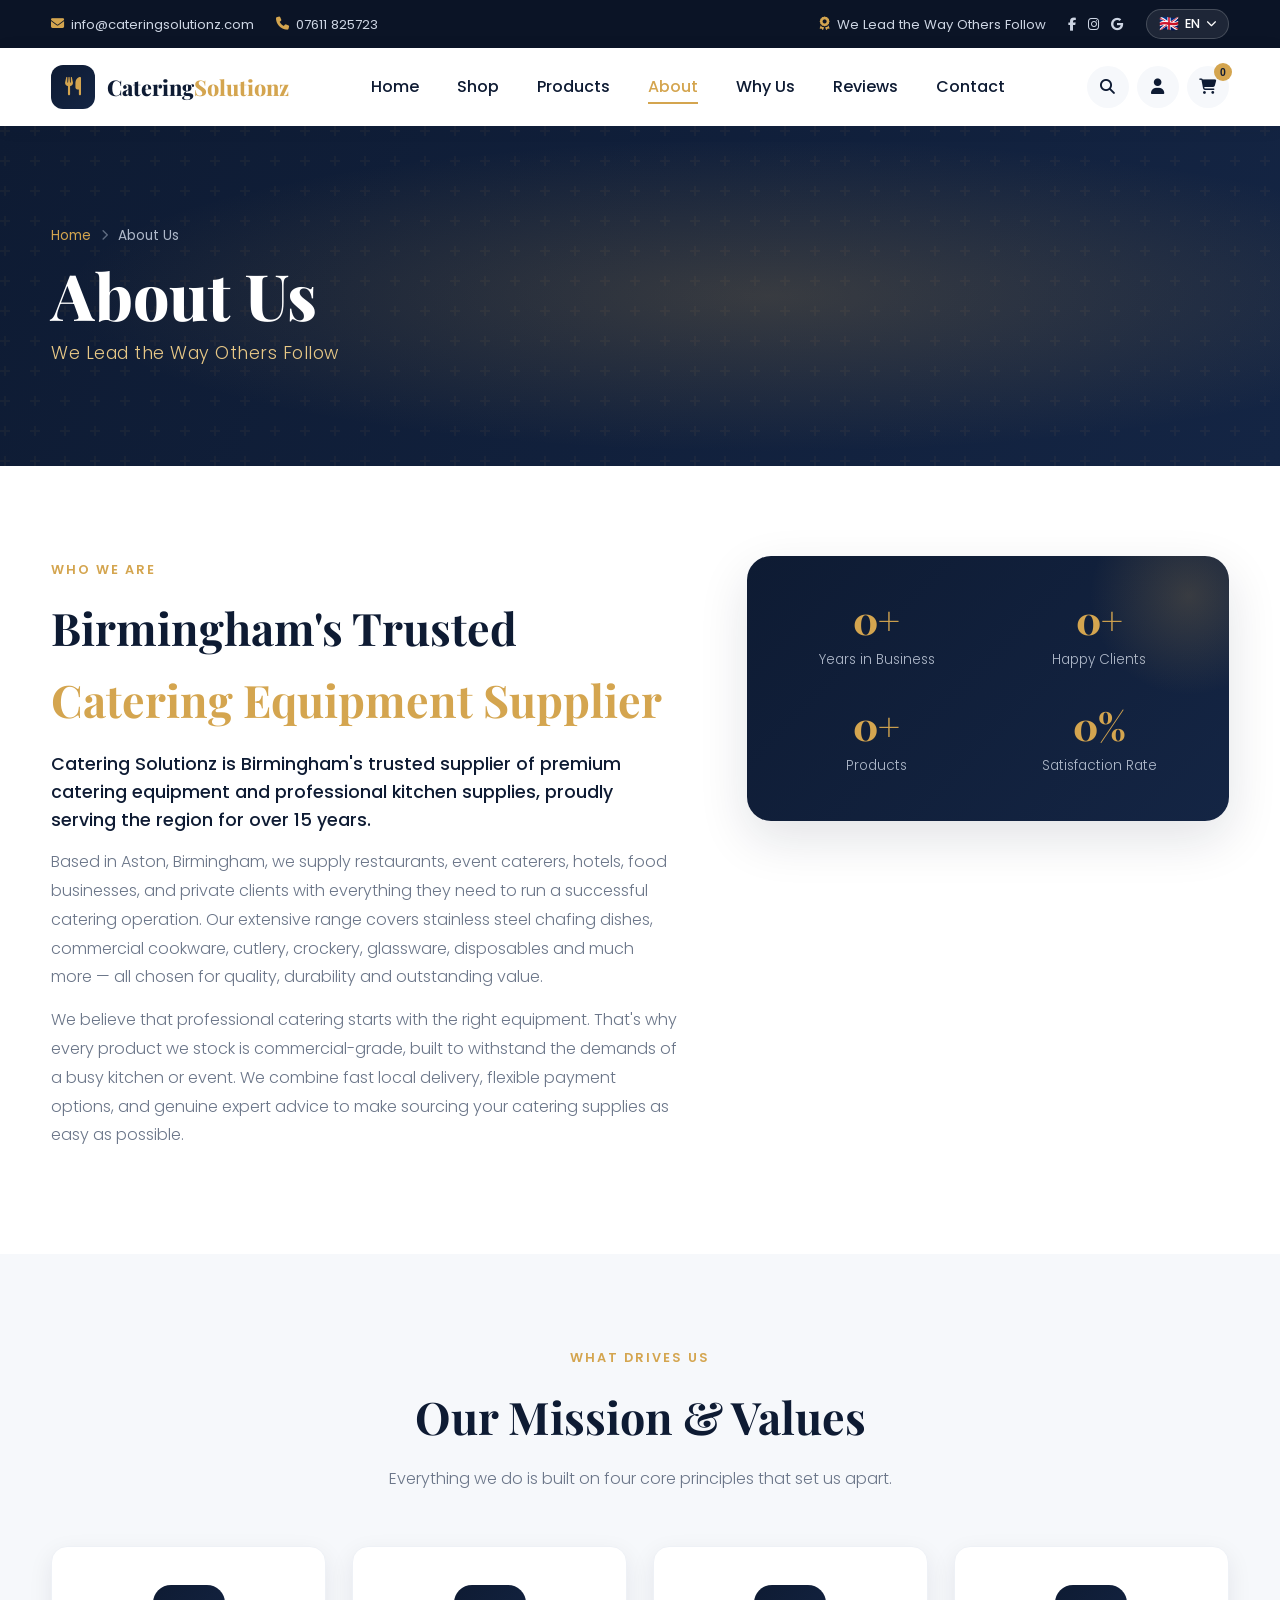
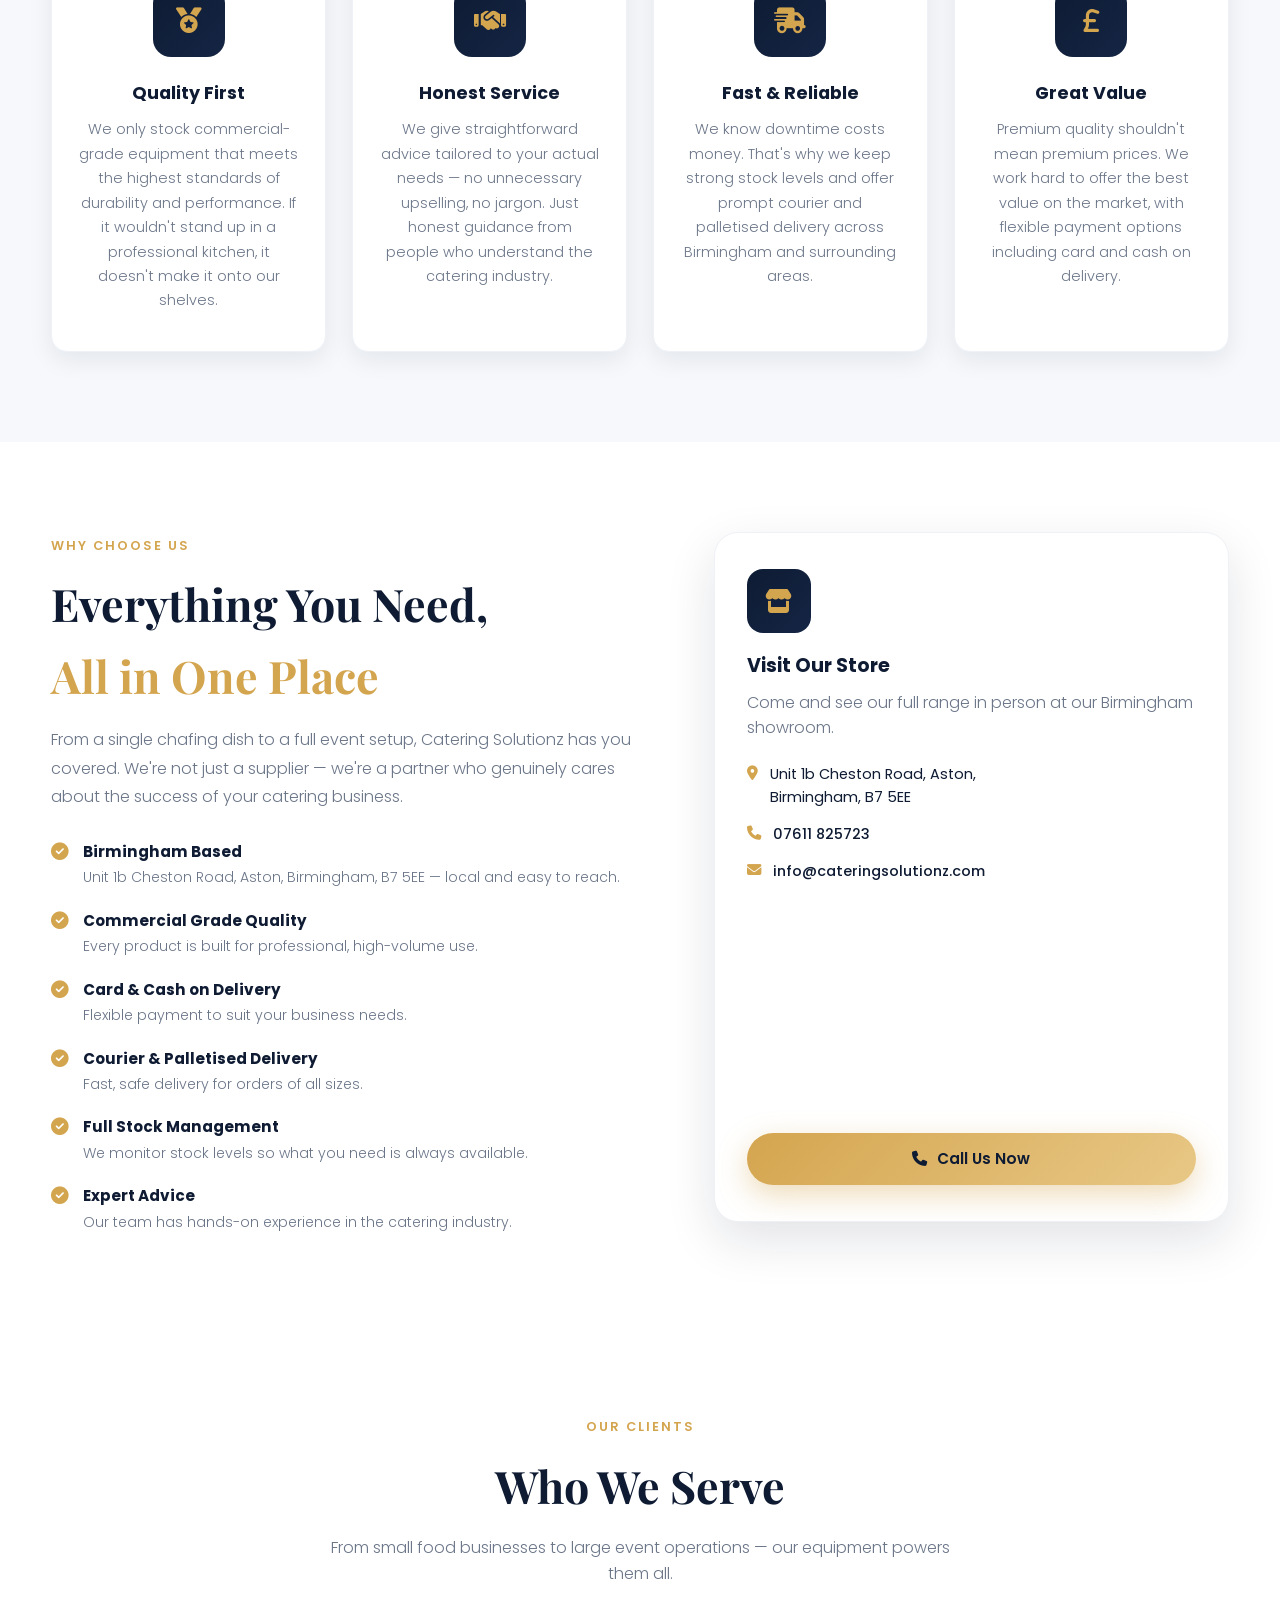
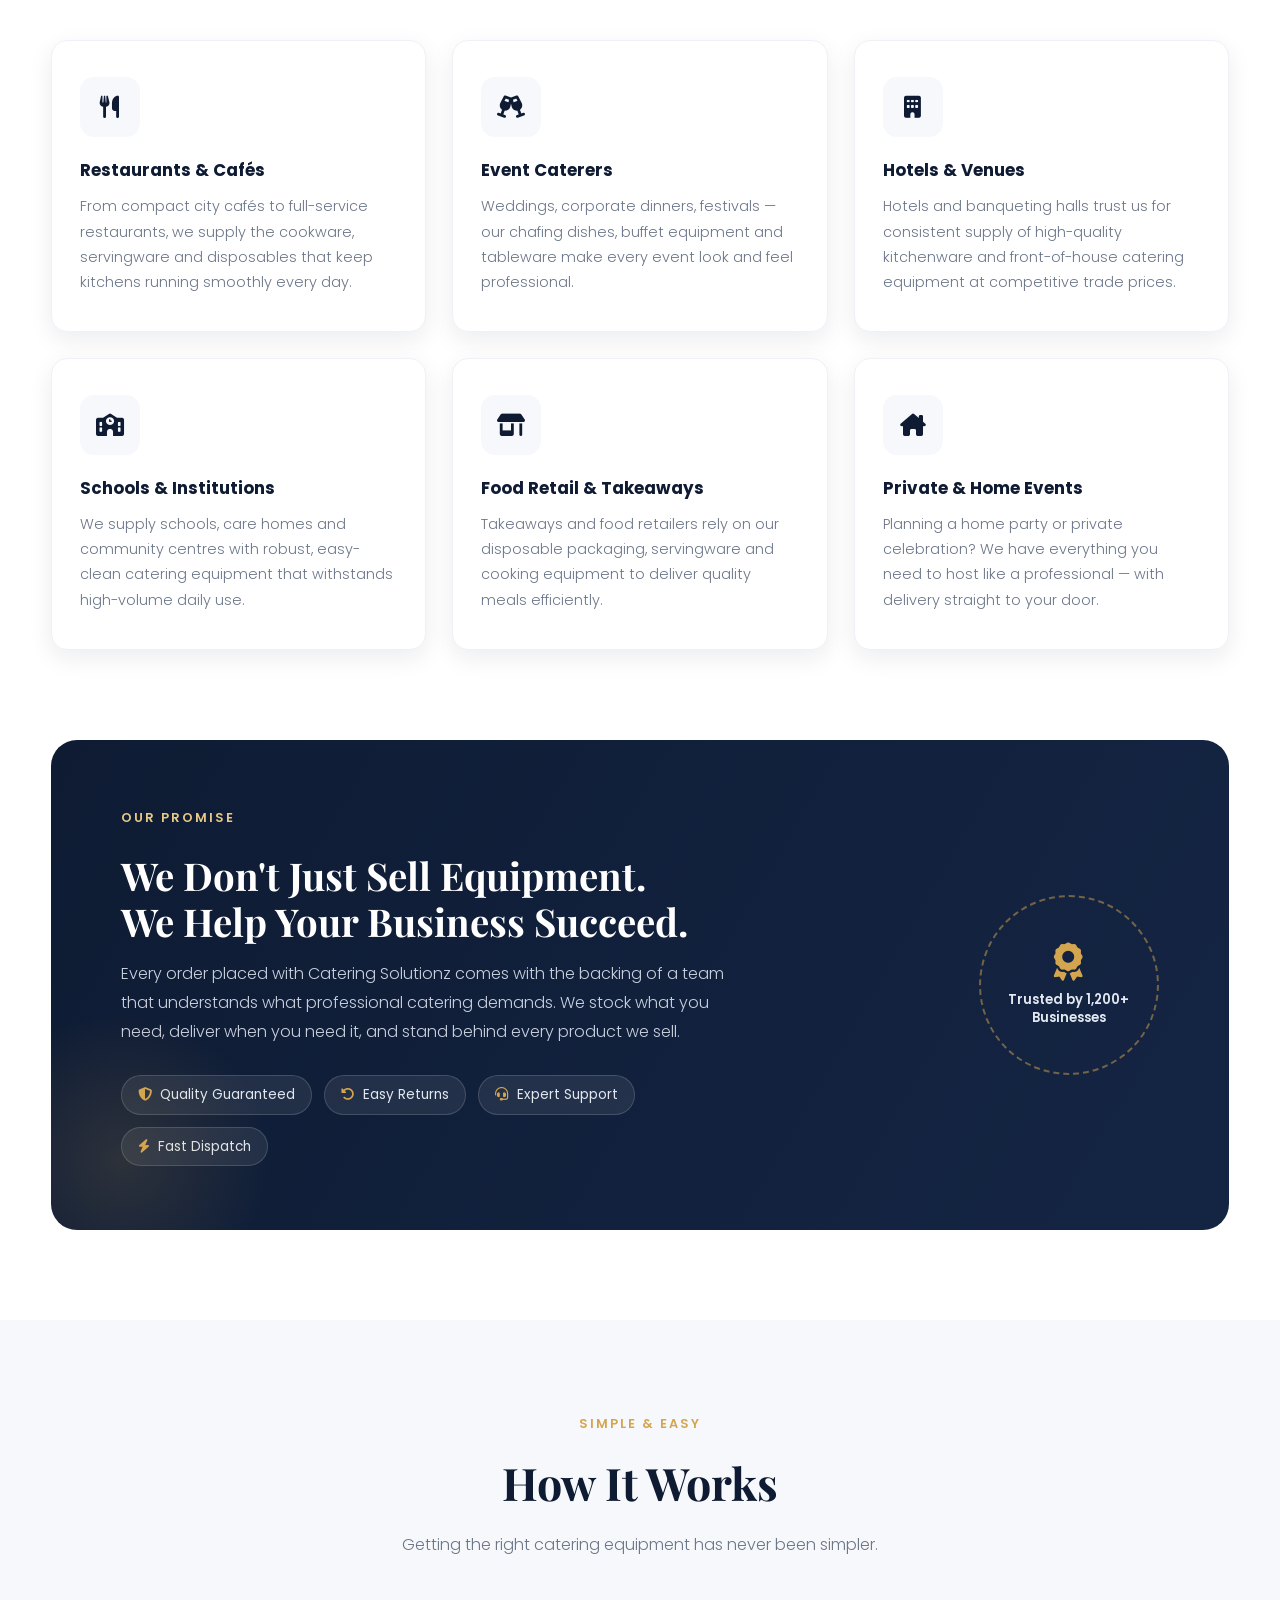
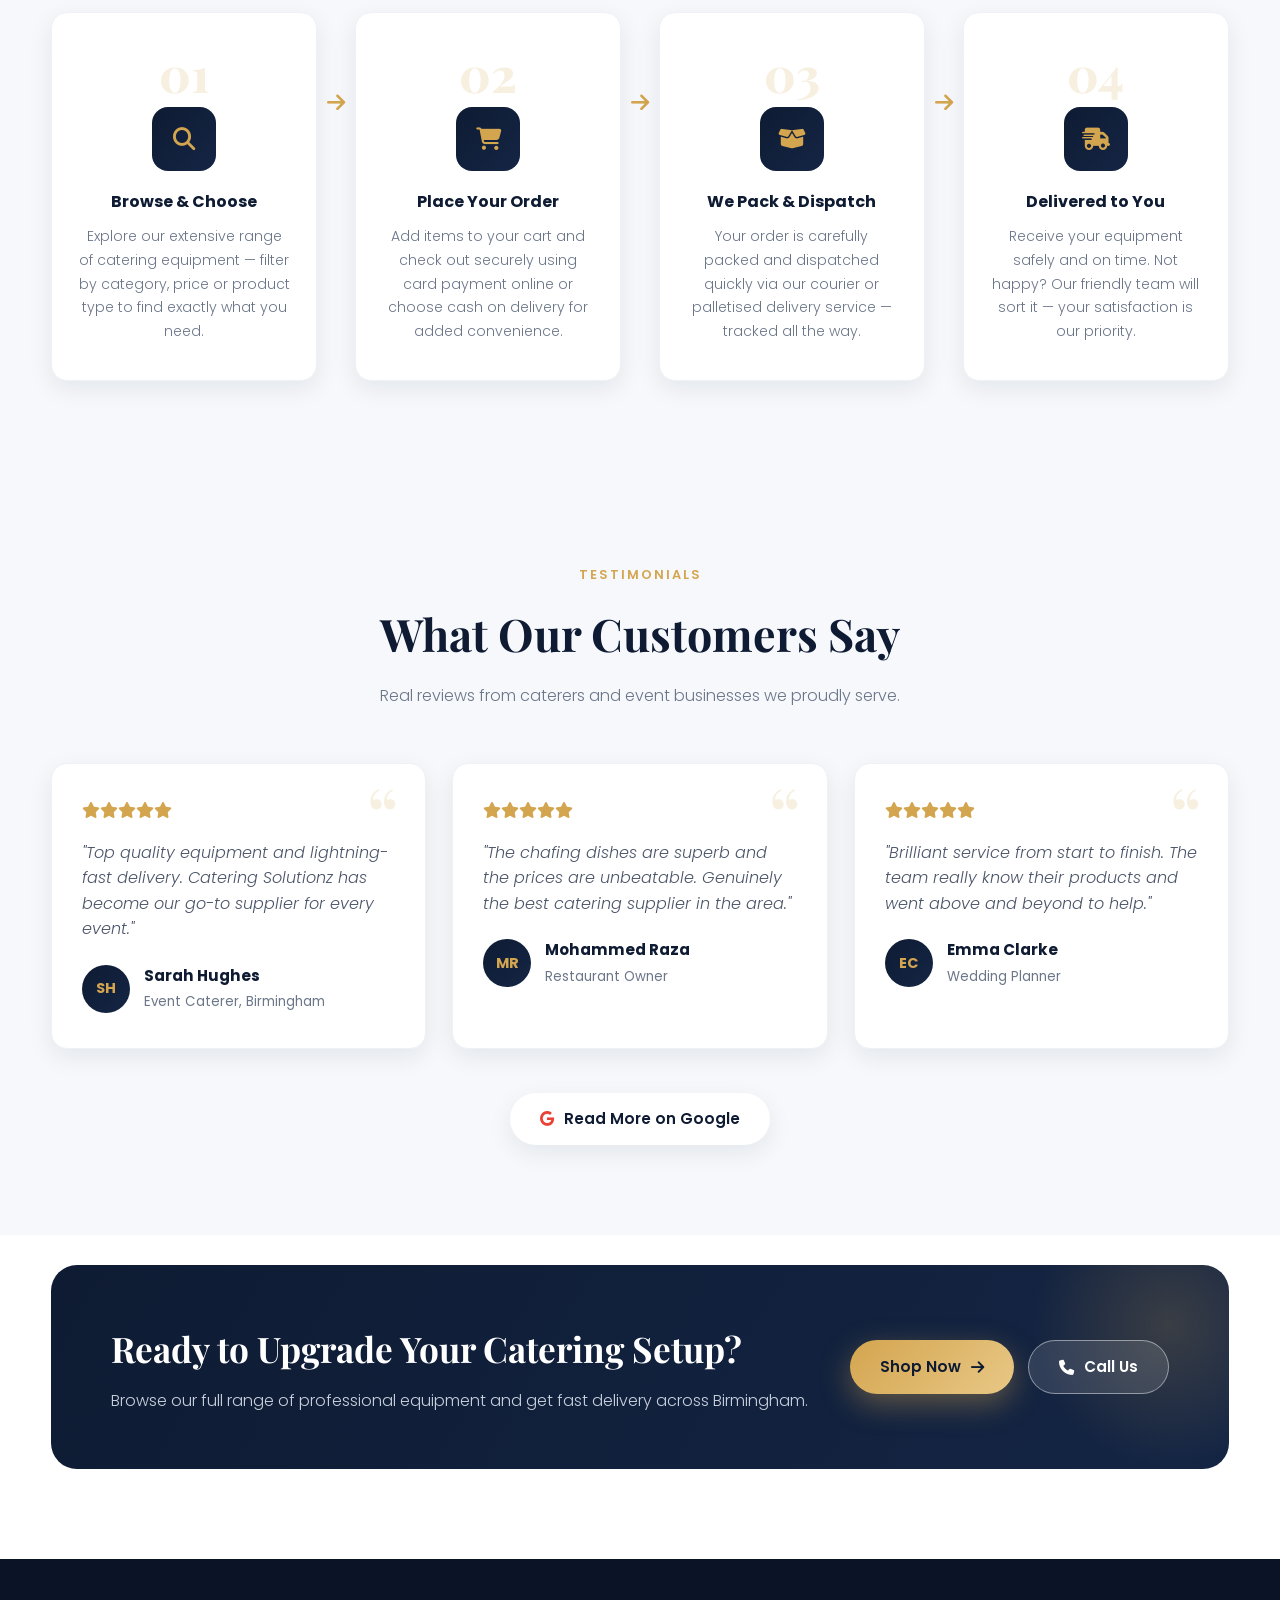
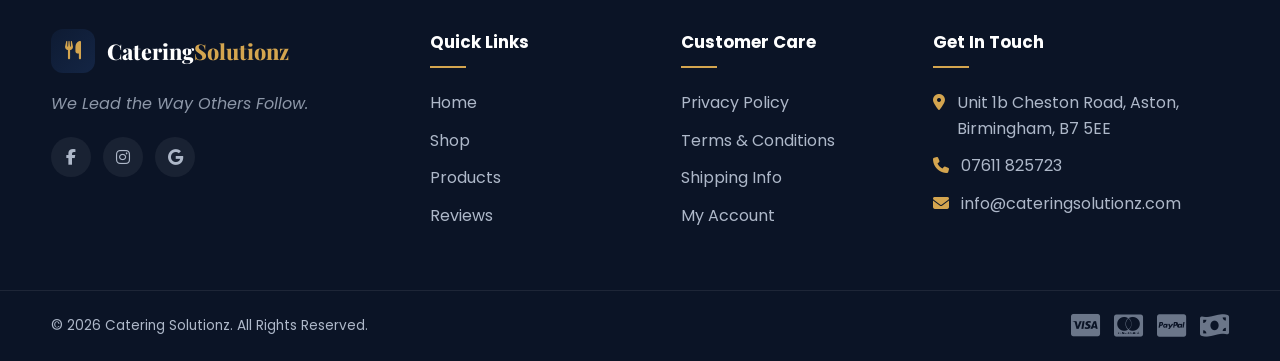
==== commit 923c622b: "Add marketing sections to About Us page New sections added to about.html: - Who We Serve: 6-card gri" ====
--- a/about.html
+++ b/about.html
@@ -216,6 +216,112 @@
     </div>
   </section>
 
+  <!-- ===== WHO WE SERVE ===== -->
+  <section class="au-serve">
+    <div class="container">
+      <div class="section-head reveal">
+        <span class="section-tag">Our Clients</span>
+        <h2 class="section-title">Who We Serve</h2>
+        <p class="section-sub">From small food businesses to large event operations — our equipment powers them all.</p>
+      </div>
+      <div class="au-serve-grid">
+        <div class="au-serve-card reveal">
+          <div class="au-serve-icon"><i class="fa-solid fa-utensils"></i></div>
+          <h3>Restaurants &amp; Cafés</h3>
+          <p>From compact city cafés to full-service restaurants, we supply the cookware, servingware and disposables that keep kitchens running smoothly every day.</p>
+        </div>
+        <div class="au-serve-card reveal" data-delay="90">
+          <div class="au-serve-icon"><i class="fa-solid fa-champagne-glasses"></i></div>
+          <h3>Event Caterers</h3>
+          <p>Weddings, corporate dinners, festivals — our chafing dishes, buffet equipment and tableware make every event look and feel professional.</p>
+        </div>
+        <div class="au-serve-card reveal" data-delay="180">
+          <div class="au-serve-icon"><i class="fa-solid fa-building"></i></div>
+          <h3>Hotels &amp; Venues</h3>
+          <p>Hotels and banqueting halls trust us for consistent supply of high-quality kitchenware and front-of-house catering equipment at competitive trade prices.</p>
+        </div>
+        <div class="au-serve-card reveal" data-delay="270">
+          <div class="au-serve-icon"><i class="fa-solid fa-school"></i></div>
+          <h3>Schools &amp; Institutions</h3>
+          <p>We supply schools, care homes and community centres with robust, easy-clean catering equipment that withstands high-volume daily use.</p>
+        </div>
+        <div class="au-serve-card reveal" data-delay="360">
+          <div class="au-serve-icon"><i class="fa-solid fa-shop"></i></div>
+          <h3>Food Retail &amp; Takeaways</h3>
+          <p>Takeaways and food retailers rely on our disposable packaging, servingware and cooking equipment to deliver quality meals efficiently.</p>
+        </div>
+        <div class="au-serve-card reveal" data-delay="450">
+          <div class="au-serve-icon"><i class="fa-solid fa-house-chimney"></i></div>
+          <h3>Private &amp; Home Events</h3>
+          <p>Planning a home party or private celebration? We have everything you need to host like a professional — with delivery straight to your door.</p>
+        </div>
+      </div>
+    </div>
+  </section>
+
+  <!-- ===== BOLD PROMISE BANNER ===== -->
+  <section class="au-promise">
+    <div class="container au-promise-inner reveal">
+      <div class="au-promise-text">
+        <span class="section-tag" style="color:var(--gold-soft);">Our Promise</span>
+        <h2>We Don't Just Sell Equipment.<br>We Help Your Business Succeed.</h2>
+        <p>Every order placed with Catering Solutionz comes with the backing of a team that understands what professional catering demands. We stock what you need, deliver when you need it, and stand behind every product we sell.</p>
+        <div class="au-promise-pills">
+          <span><i class="fa-solid fa-shield-halved"></i> Quality Guaranteed</span>
+          <span><i class="fa-solid fa-rotate-left"></i> Easy Returns</span>
+          <span><i class="fa-solid fa-headset"></i> Expert Support</span>
+          <span><i class="fa-solid fa-bolt"></i> Fast Dispatch</span>
+        </div>
+      </div>
+      <div class="au-promise-badge">
+        <div class="au-promise-ring">
+          <i class="fa-solid fa-award"></i>
+          <span>Trusted by 1,200+ Businesses</span>
+        </div>
+      </div>
+    </div>
+  </section>
+
+  <!-- ===== HOW IT WORKS ===== -->
+  <section class="au-process">
+    <div class="container">
+      <div class="section-head reveal">
+        <span class="section-tag">Simple &amp; Easy</span>
+        <h2 class="section-title">How It Works</h2>
+        <p class="section-sub">Getting the right catering equipment has never been simpler.</p>
+      </div>
+      <div class="au-process-steps">
+        <div class="au-step reveal">
+          <div class="au-step-num">01</div>
+          <div class="au-step-icon"><i class="fa-solid fa-magnifying-glass"></i></div>
+          <h3>Browse &amp; Choose</h3>
+          <p>Explore our extensive range of catering equipment — filter by category, price or product type to find exactly what you need.</p>
+        </div>
+        <div class="au-step-arrow reveal" data-delay="60"><i class="fa-solid fa-arrow-right"></i></div>
+        <div class="au-step reveal" data-delay="120">
+          <div class="au-step-num">02</div>
+          <div class="au-step-icon"><i class="fa-solid fa-cart-shopping"></i></div>
+          <h3>Place Your Order</h3>
+          <p>Add items to your cart and check out securely using card payment online or choose cash on delivery for added convenience.</p>
+        </div>
+        <div class="au-step-arrow reveal" data-delay="180"><i class="fa-solid fa-arrow-right"></i></div>
+        <div class="au-step reveal" data-delay="240">
+          <div class="au-step-num">03</div>
+          <div class="au-step-icon"><i class="fa-solid fa-box-open"></i></div>
+          <h3>We Pack &amp; Dispatch</h3>
+          <p>Your order is carefully packed and dispatched quickly via our courier or palletised delivery service — tracked all the way.</p>
+        </div>
+        <div class="au-step-arrow reveal" data-delay="300"><i class="fa-solid fa-arrow-right"></i></div>
+        <div class="au-step reveal" data-delay="360">
+          <div class="au-step-num">04</div>
+          <div class="au-step-icon"><i class="fa-solid fa-truck-fast"></i></div>
+          <h3>Delivered to You</h3>
+          <p>Receive your equipment safely and on time. Not happy? Our friendly team will sort it — your satisfaction is our priority.</p>
+        </div>
+      </div>
+    </div>
+  </section>
+
   <!-- ===== REVIEWS STRIP ===== -->
   <section class="reviews" style="background:var(--light);">
     <div class="container">
--- a/css/about.css
+++ b/css/about.css
@@ -165,15 +165,126 @@
 .au-cta-text p { color: #c8d0de; font-weight: 300; }
 .au-cta-btns { display: flex; gap: 14px; flex-shrink: 0; }
 
+/* ===== WHO WE SERVE ===== */
+.au-serve { padding: 90px 0; }
+.au-serve-grid {
+  display: grid; grid-template-columns: repeat(3, 1fr); gap: 26px;
+}
+.au-serve-card {
+  background: #fff; border: 1px solid #eef1f6;
+  border-radius: var(--radius); padding: 36px 28px;
+  box-shadow: var(--shadow-sm); transition: var(--trans);
+  position: relative; overflow: hidden;
+}
+.au-serve-card::before {
+  content: ""; position: absolute; bottom: 0; left: 0; right: 0;
+  height: 3px; background: linear-gradient(90deg, var(--gold), var(--gold-soft));
+  transform: scaleX(0); transform-origin: left; transition: transform 0.4s ease;
+}
+.au-serve-card:hover { transform: translateY(-8px); box-shadow: var(--shadow); }
+.au-serve-card:hover::before { transform: scaleX(1); }
+.au-serve-icon {
+  width: 60px; height: 60px; margin-bottom: 20px;
+  display: grid; place-items: center;
+  background: var(--light); border-radius: 14px;
+  font-size: 1.4rem; color: var(--navy); transition: var(--trans);
+}
+.au-serve-card:hover .au-serve-icon { background: var(--gold); color: var(--navy); }
+.au-serve-card h3 { font-size: 1.05rem; margin-bottom: 10px; }
+.au-serve-card p { color: var(--grey); font-size: 0.9rem; font-weight: 300; line-height: 1.75; }
+
+/* ===== BOLD PROMISE BANNER ===== */
+.au-promise { padding: 0 0 90px; }
+.au-promise-inner {
+  background: linear-gradient(120deg, var(--navy), var(--navy-2));
+  border-radius: 26px; padding: 64px 70px;
+  display: flex; align-items: center; justify-content: space-between;
+  gap: 50px; color: #fff; position: relative; overflow: hidden;
+}
+.au-promise-inner::before {
+  content: ""; position: absolute; left: -80px; bottom: -80px;
+  width: 300px; height: 300px; border-radius: 50%;
+  background: radial-gradient(circle, rgba(212,165,79,0.15), transparent 70%);
+}
+.au-promise-text { max-width: 620px; }
+.au-promise-text h2 {
+  font-family: var(--font-head);
+  font-size: clamp(1.6rem, 3.2vw, 2.4rem);
+  line-height: 1.2; margin: 12px 0 16px;
+}
+.au-promise-text p { color: #c8d0de; font-weight: 300; line-height: 1.8; margin-bottom: 28px; }
+.au-promise-pills { display: flex; flex-wrap: wrap; gap: 12px; }
+.au-promise-pills span {
+  display: inline-flex; align-items: center; gap: 8px;
+  background: rgba(255,255,255,0.08);
+  border: 1px solid rgba(255,255,255,0.15);
+  color: #e2e8f0; border-radius: 50px;
+  padding: 8px 16px; font-size: 0.85rem;
+}
+.au-promise-pills span i { color: var(--gold); }
+.au-promise-badge { flex-shrink: 0; }
+.au-promise-ring {
+  width: 180px; height: 180px;
+  border: 2px dashed rgba(212,165,79,0.5);
+  border-radius: 50%;
+  display: flex; flex-direction: column;
+  align-items: center; justify-content: center; gap: 10px;
+  text-align: center; padding: 20px;
+  animation: spinSlow 20s linear infinite;
+}
+.au-promise-ring i { font-size: 2.4rem; color: var(--gold); }
+.au-promise-ring span { font-size: 0.82rem; font-weight: 600; color: #e2e8f0; line-height: 1.4; }
+
+/* ===== HOW IT WORKS ===== */
+.au-process { padding: 90px 0; background: var(--light); }
+.au-process-steps {
+  display: grid;
+  grid-template-columns: 1fr auto 1fr auto 1fr auto 1fr;
+  align-items: start; gap: 10px; margin-top: 10px;
+}
+.au-step {
+  background: #fff; border: 1px solid #eef1f6;
+  border-radius: var(--radius); padding: 36px 26px;
+  text-align: center; box-shadow: var(--shadow-sm);
+  transition: var(--trans);
+}
+.au-step:hover { transform: translateY(-8px); box-shadow: var(--shadow); }
+.au-step-num {
+  font-family: var(--font-head); font-size: 3rem;
+  font-weight: 800; color: rgba(212,165,79,0.18);
+  line-height: 1; margin-bottom: 10px;
+}
+.au-step-icon {
+  width: 64px; height: 64px; margin: 0 auto 18px;
+  display: grid; place-items: center;
+  background: linear-gradient(135deg, var(--navy), var(--navy-2));
+  color: var(--gold); border-radius: 16px; font-size: 1.4rem;
+  transition: var(--trans);
+}
+.au-step:hover .au-step-icon { background: linear-gradient(135deg, var(--gold), var(--gold-soft)); color: var(--navy); }
+.au-step h3 { font-size: 1rem; margin-bottom: 10px; }
+.au-step p { color: var(--grey); font-size: 0.88rem; font-weight: 300; line-height: 1.7; }
+.au-step-arrow {
+  display: flex; align-items: center; justify-content: center;
+  color: var(--gold); font-size: 1.3rem; padding-top: 80px;
+}
+
 /* ===== RESPONSIVE ===== */
 @media (max-width: 1024px) {
+  .au-serve-grid { grid-template-columns: repeat(2, 1fr); }
+  .au-promise-inner { flex-direction: column; text-align: center; padding: 44px 36px; gap: 30px; }
+  .au-promise-pills { justify-content: center; }
+  .au-process-steps { grid-template-columns: 1fr 1fr; gap: 24px; }
+  .au-step-arrow { display: none; }
   .au-values-grid { grid-template-columns: repeat(2, 1fr); }
   .au-intro-inner, .au-why-inner { grid-template-columns: 1fr; gap: 50px; }
 }
 @media (max-width: 600px) {
-  .au-values-grid { grid-template-columns: 1fr; }
+  .au-values-grid, .au-serve-grid, .au-process-steps { grid-template-columns: 1fr; }
   .au-stats-panel { grid-template-columns: 1fr 1fr; gap: 24px; }
   .au-cta-inner { padding: 36px 26px; flex-direction: column; text-align: center; }
   .au-cta-btns { width: 100%; justify-content: center; }
+  .au-promise-inner { padding: 36px 22px; }
+  .au-promise-ring { width: 140px; height: 140px; }
   .page-hero { height: 260px; }
 }
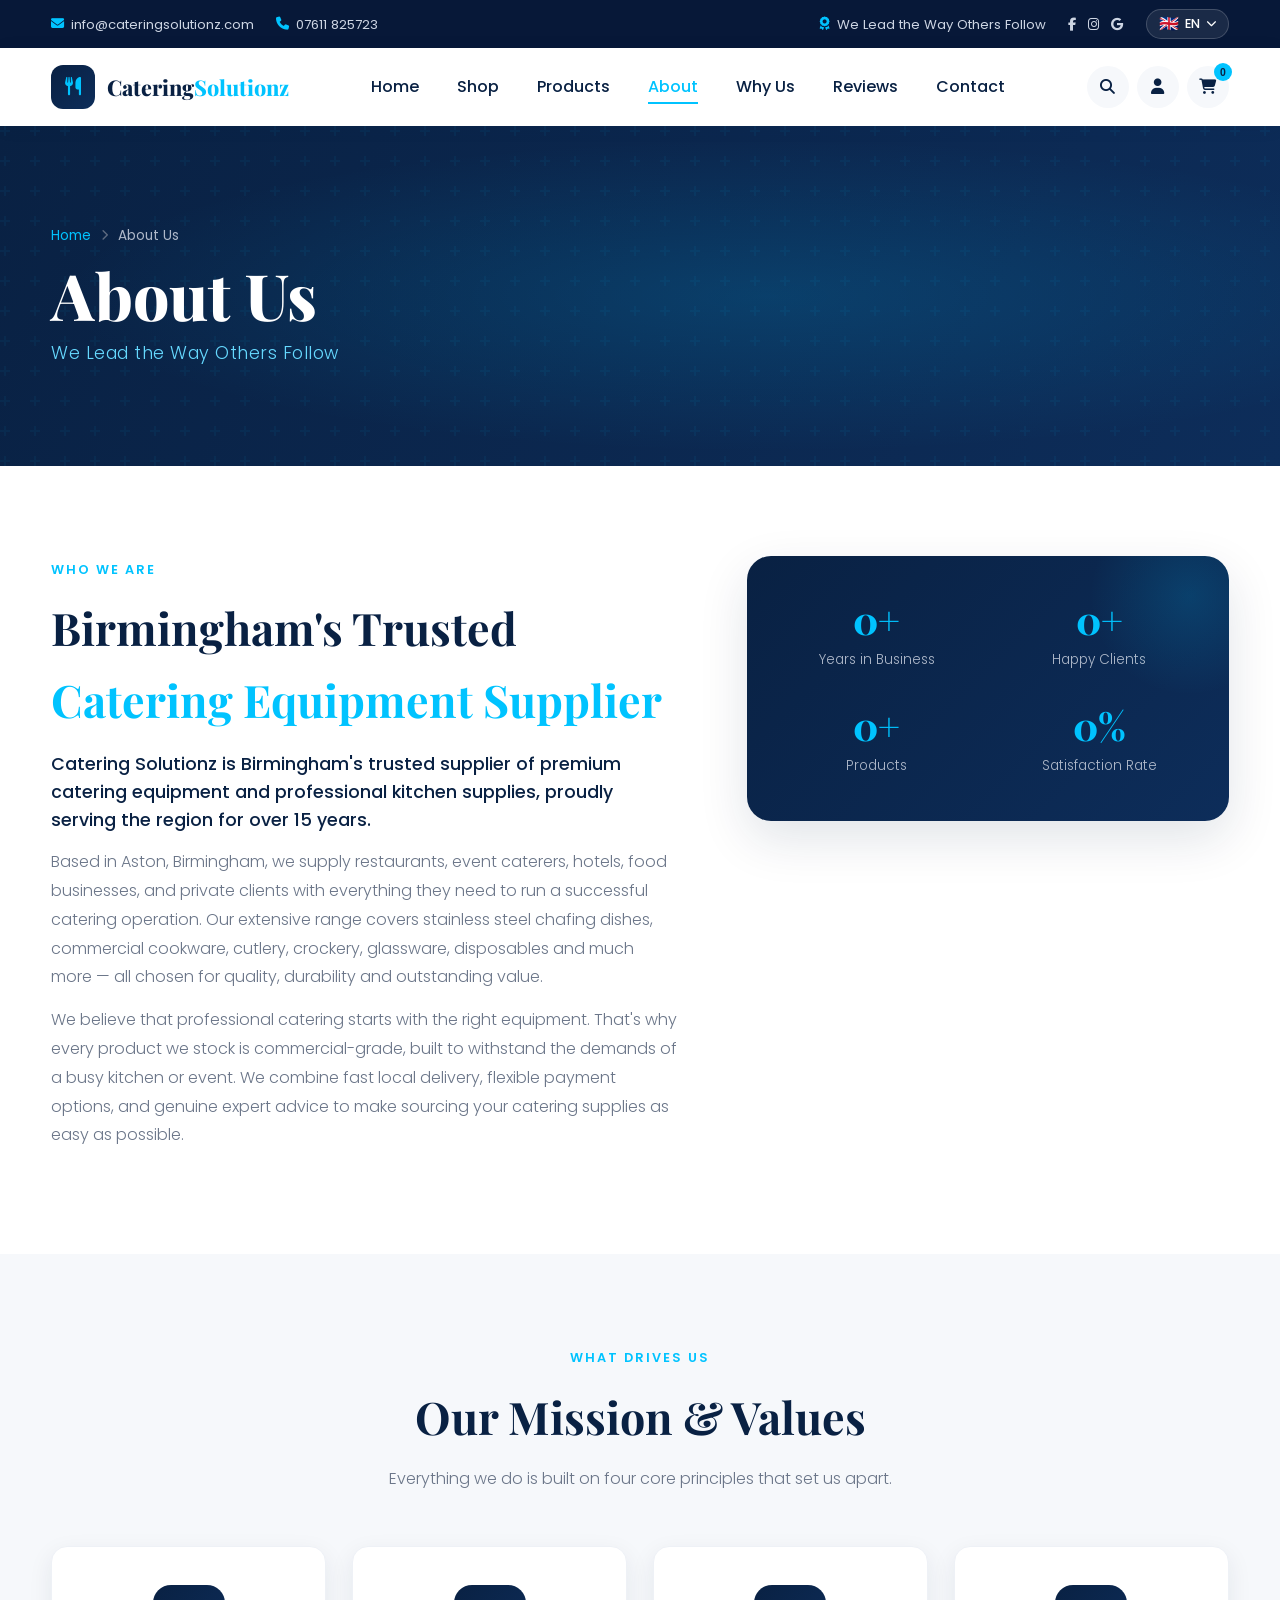
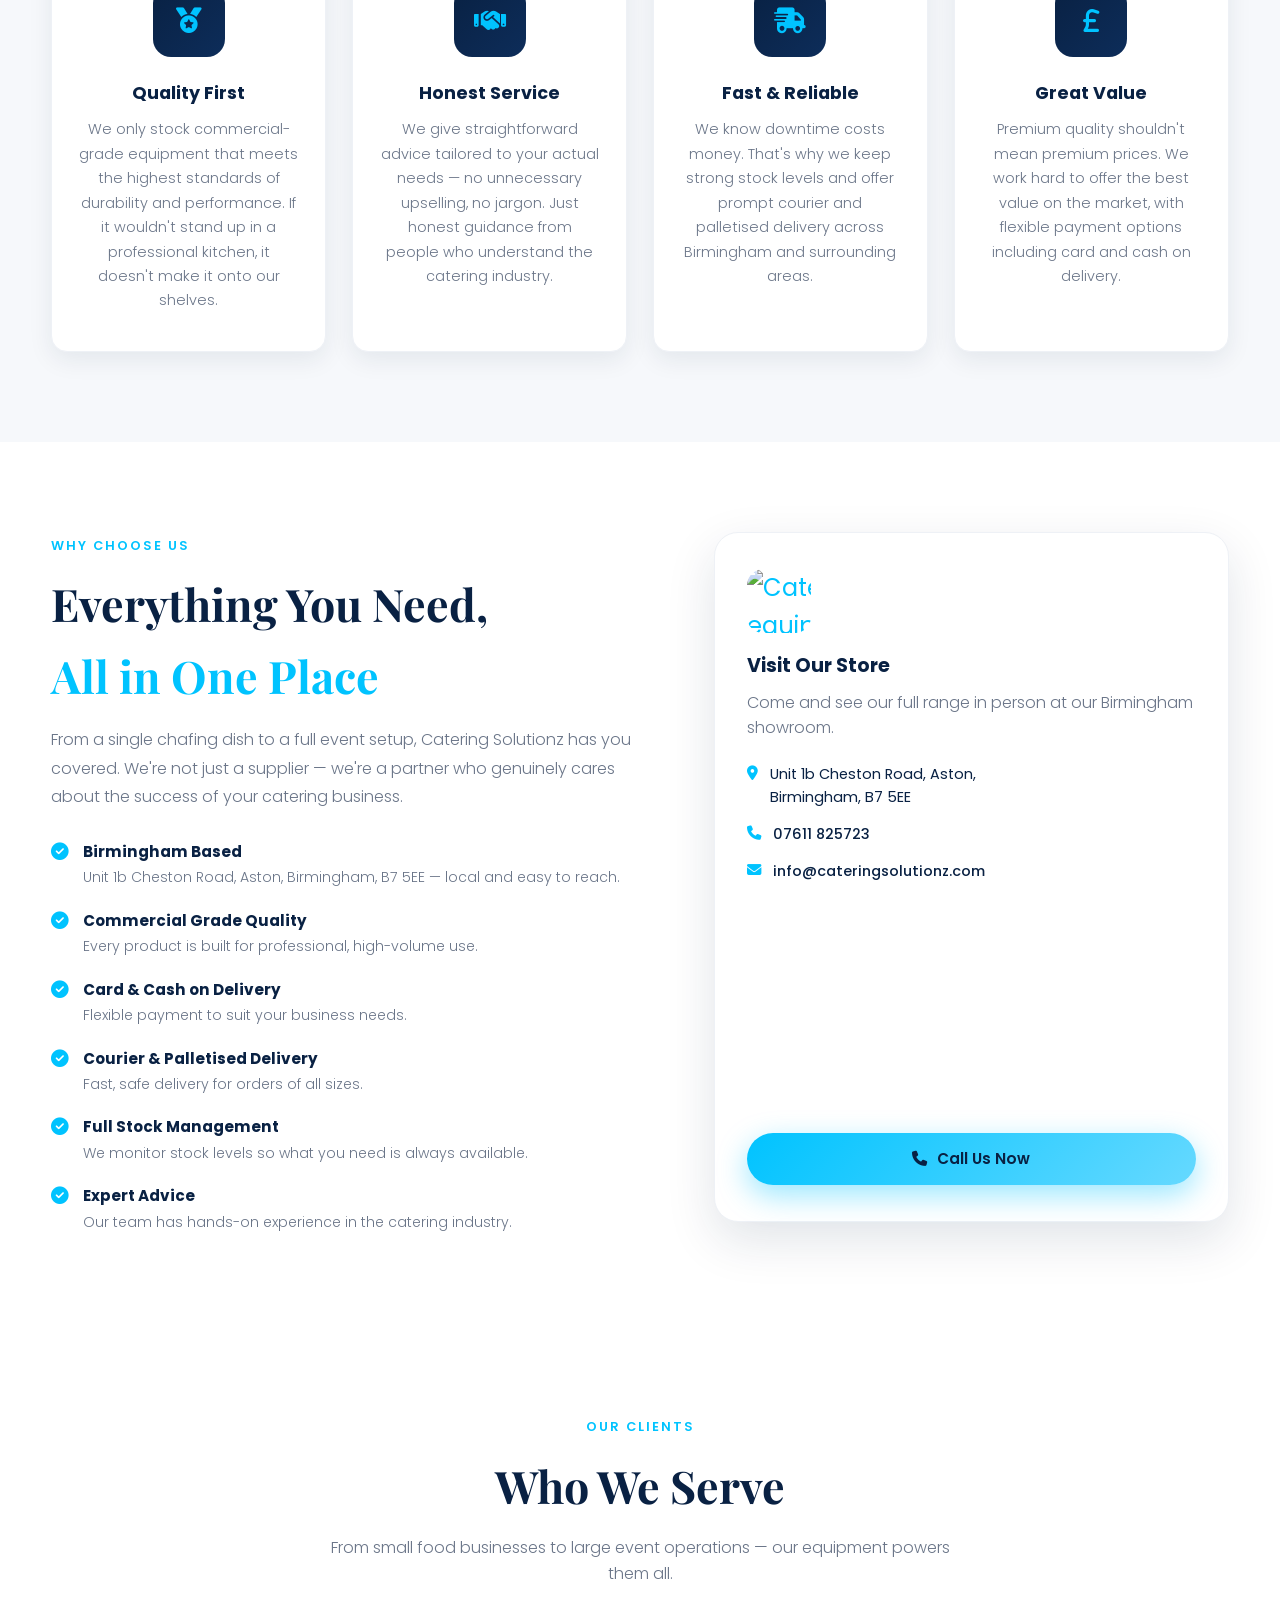
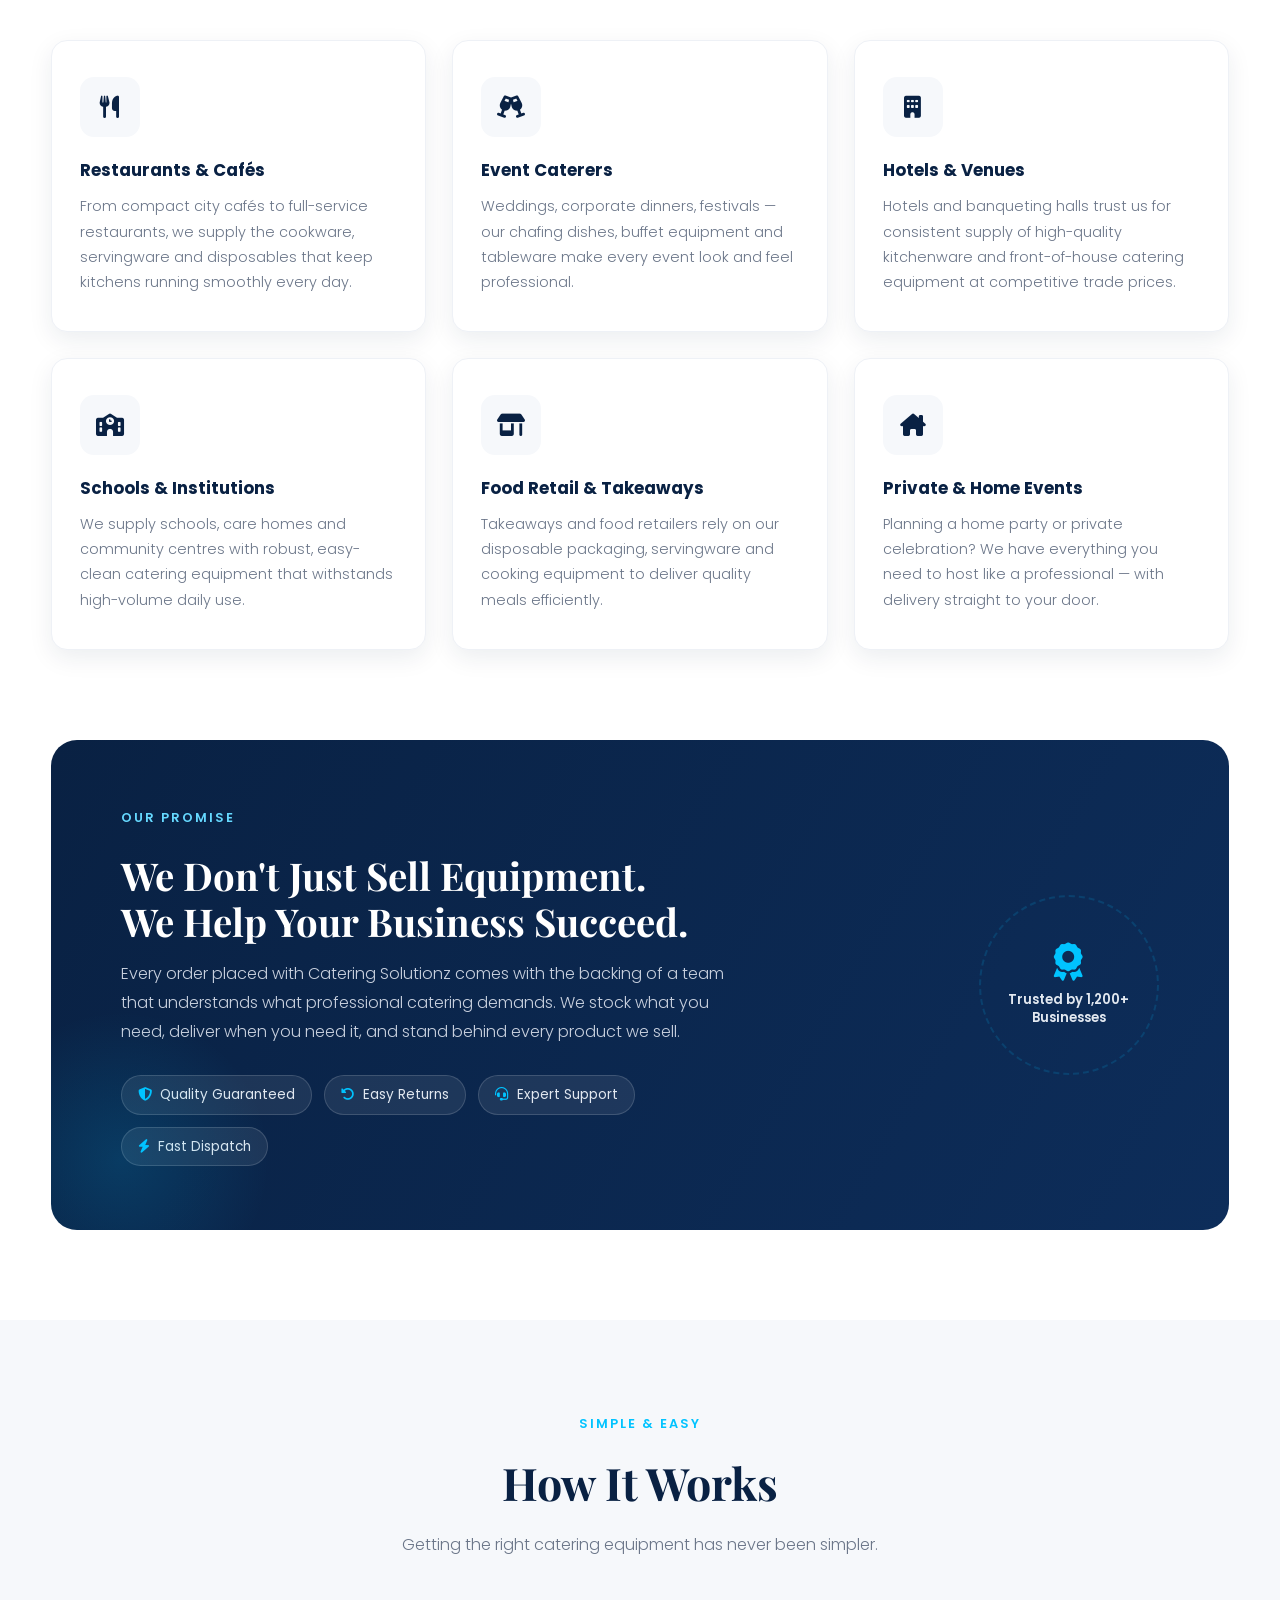
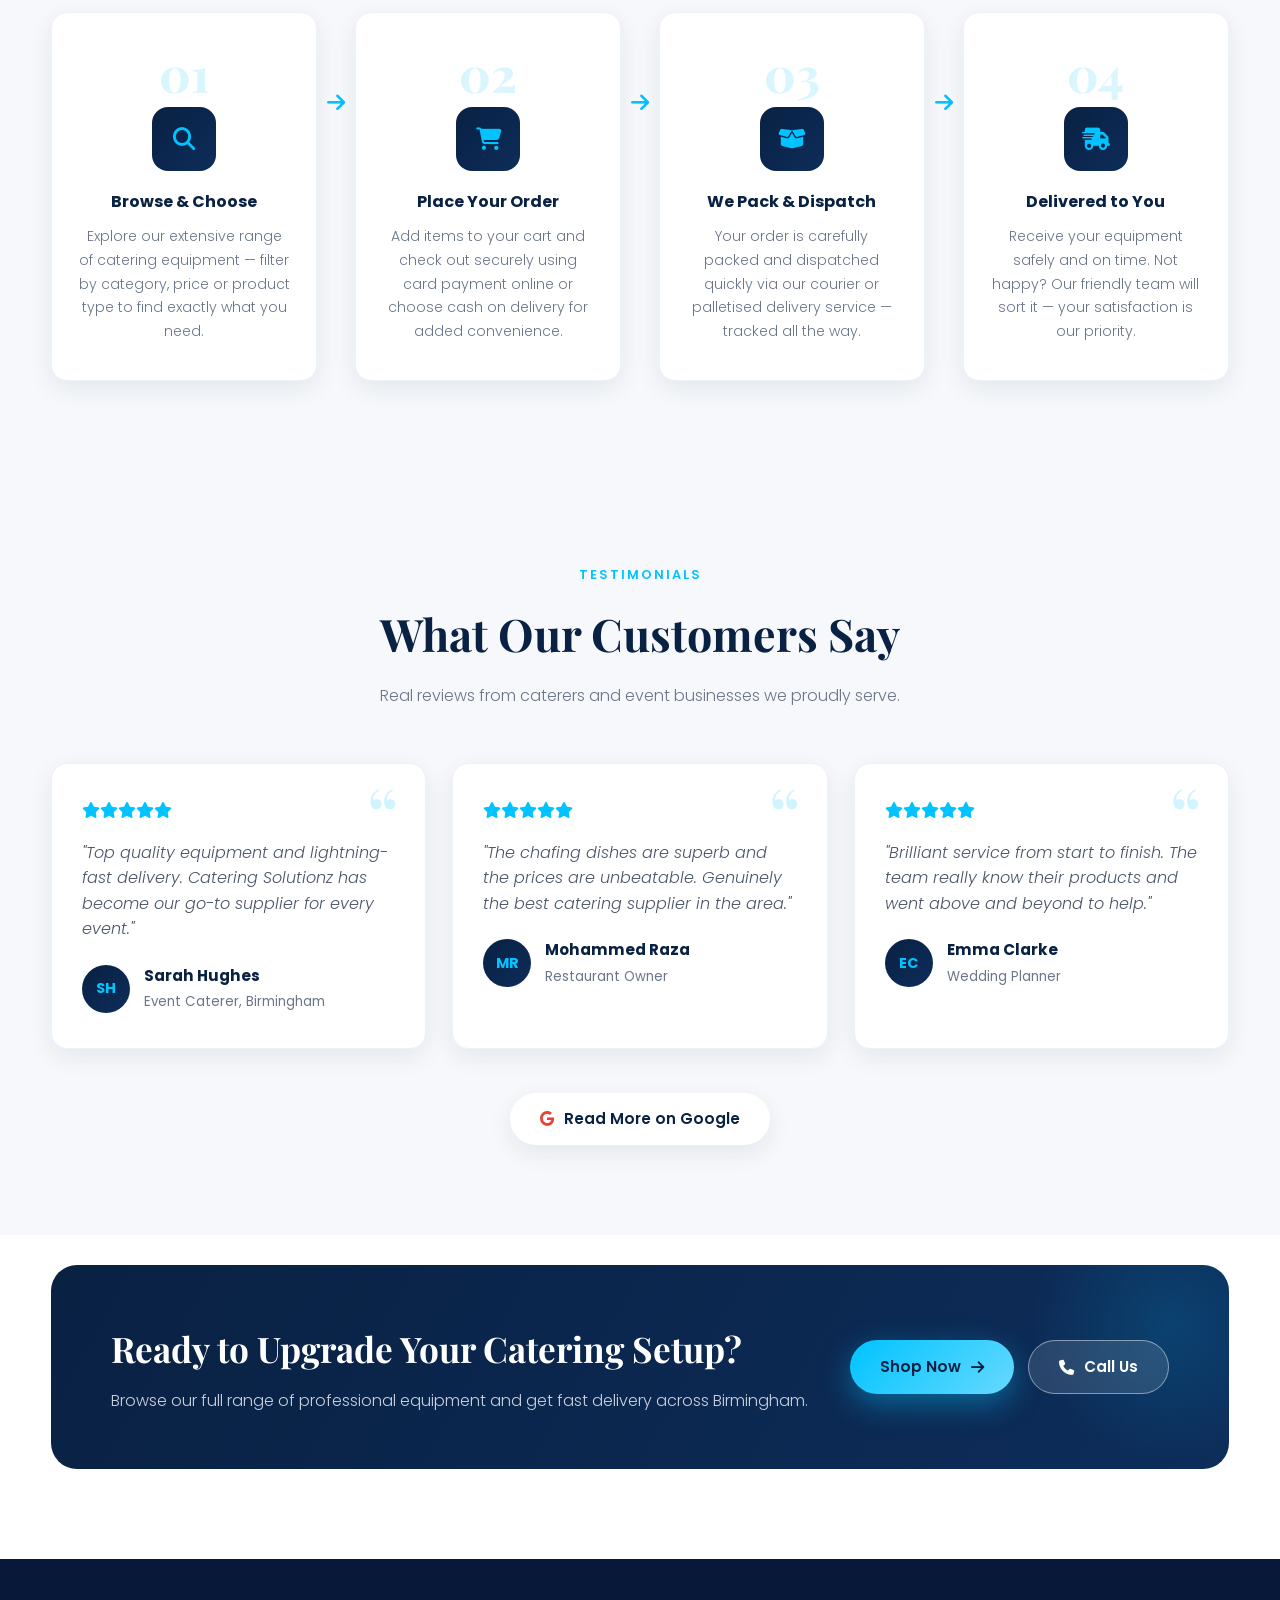
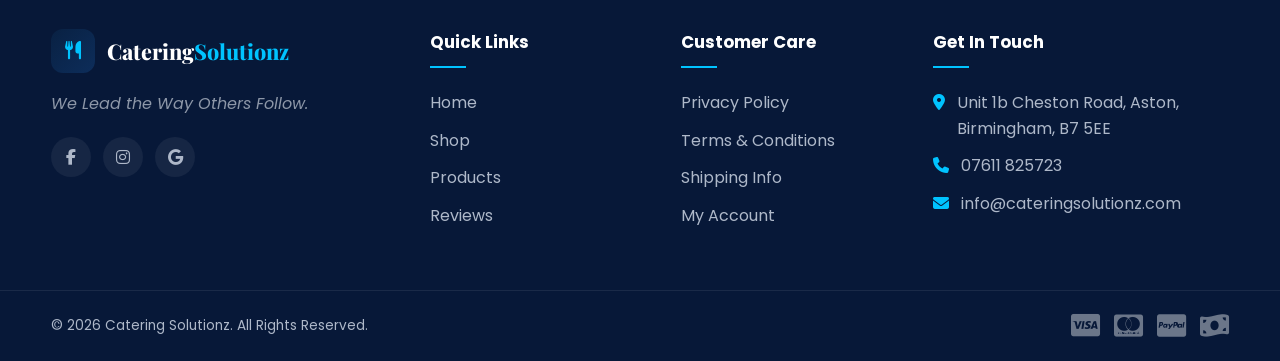
==== commit 6b845b3a: "Replace store icon with catering image in About section - index.html: swap fa-store icon for Unsplas" ====
--- a/about.html
+++ b/about.html
@@ -193,7 +193,9 @@
       </div>
       <div class="au-why-visual reveal" data-delay="120">
         <div class="au-info-card">
-          <div class="au-info-icon"><i class="fa-solid fa-store"></i></div>
+          <div class="au-info-icon au-info-icon--img">
+            <img src="https://images.unsplash.com/photo-1555244162-803834f70033?auto=format&fit=crop&w=120&q=80" alt="Catering equipment" />
+          </div>
           <h3>Visit Our Store</h3>
           <p>Come and see our full range in person at our Birmingham showroom.</p>
           <ul class="au-contact-list">
--- a/css/style.css
+++ b/css/style.css
@@ -3,18 +3,18 @@
    =========================================================== */
 
 :root {
-  --navy: #0e1b33;
-  --navy-2: #142544;
-  --gold: #d4a54f;
-  --gold-soft: #e8c886;
+  --navy: #092143;
+  --navy-2: #0d2d5a;
+  --gold: #00c3ff;
+  --gold-soft: #66d9ff;
   --blue: #1f7ae0;
   --light: #f6f8fb;
   --grey: #6b7689;
   --white: #ffffff;
-  --dark: #0b1426;
+  --dark: #071838;
   --radius: 16px;
-  --shadow: 0 18px 50px rgba(14, 27, 51, 0.12);
-  --shadow-sm: 0 8px 24px rgba(14, 27, 51, 0.08);
+  --shadow: 0 18px 50px rgba(9, 33, 67, 0.12);
+  --shadow-sm: 0 8px 24px rgba(9, 33, 67, 0.08);
   --trans: 0.4s cubic-bezier(0.16, 1, 0.3, 1);
   --font-head: "Playfair Display", serif;
   --font-body: "Poppins", sans-serif;
@@ -57,9 +57,9 @@
 .btn-primary {
   background: linear-gradient(135deg, var(--gold), var(--gold-soft));
   color: var(--navy);
-  box-shadow: 0 10px 30px rgba(212, 165, 79, 0.4);
-}
-.btn-primary:hover { transform: translateY(-3px); box-shadow: 0 16px 40px rgba(212, 165, 79, 0.55); }
+  box-shadow: 0 10px 30px rgba(0, 195, 255, 0.4);
+}
+.btn-primary:hover { transform: translateY(-3px); box-shadow: 0 16px 40px rgba(0, 195, 255, 0.55); }
 .btn-primary:hover i { transform: translateX(5px); }
 .btn-ghost {
   background: rgba(255, 255, 255, 0.12);
@@ -84,7 +84,7 @@
 .preloader.hidden { opacity: 0; visibility: hidden; }
 .loader-ring {
   width: 64px; height: 64px;
-  border: 4px solid rgba(212, 165, 79, 0.2);
+  border: 4px solid rgba(0, 195, 255, 0.2);
   border-top-color: var(--gold);
   border-radius: 50%;
   animation: spin 0.9s linear infinite;
@@ -130,7 +130,7 @@
   transition: background 0.3s, border-color 0.3s;
   font-family: var(--font-body);
 }
-.lang-btn:hover { background: rgba(212,165,79,0.18); border-color: var(--gold); }
+.lang-btn:hover { background: rgba(0,195,255,0.18); border-color: var(--gold); }
 .lang-flag { font-size: 1rem; line-height: 1; }
 .lang-arrow {
   font-size: 0.65rem;
@@ -140,7 +140,7 @@
 .lang-dropdown {
   position: absolute; top: calc(100% + 8px); right: 0;
   background: var(--navy);
-  border: 1px solid rgba(212,165,79,0.25);
+  border: 1px solid rgba(0,195,255,0.25);
   border-radius: 12px;
   min-width: 150px;
   padding: 6px 0;
@@ -160,7 +160,7 @@
   color: #cdd5e3; font-size: 0.85rem;
   transition: background 0.2s, color 0.2s;
 }
-.lang-option:hover { background: rgba(212,165,79,0.12); color: var(--gold); }
+.lang-option:hover { background: rgba(0,195,255,0.12); color: var(--gold); }
 .lang-option.active { color: var(--gold); font-weight: 600; }
 .lang-option span { font-size: 1.1rem; }
 
@@ -170,9 +170,9 @@
   background: rgba(255, 255, 255, 0.97);
   backdrop-filter: blur(10px);
   transition: var(--trans);
-  box-shadow: 0 2px 18px rgba(14, 27, 51, 0.06);
-}
-.header.scrolled { box-shadow: 0 6px 28px rgba(14, 27, 51, 0.12); }
+  box-shadow: 0 2px 18px rgba(9, 33, 67, 0.06);
+}
+.header.scrolled { box-shadow: 0 6px 28px rgba(9, 33, 67, 0.12); }
 .header-inner { display: flex; align-items: center; justify-content: space-between; height: 78px; }
 
 .logo { display: flex; align-items: center; gap: 12px; }
@@ -373,10 +373,10 @@
 .promo-inner::before {
   content: ""; position: absolute; right: -80px; top: -80px;
   width: 280px; height: 280px; border-radius: 50%;
-  background: radial-gradient(circle, rgba(212,165,79,0.25), transparent 70%);
+  background: radial-gradient(circle, rgba(0,195,255,0.25), transparent 70%);
 }
 .promo-tag {
-  display: inline-block; background: rgba(212,165,79,0.2);
+  display: inline-block; background: rgba(0,195,255,0.2);
   color: var(--gold-soft); padding: 6px 16px; border-radius: 50px;
   font-size: 0.8rem; font-weight: 500; margin-bottom: 16px;
 }
@@ -476,7 +476,7 @@
 .review-card::before {
   content: "\201C"; font-family: var(--font-head);
   position: absolute; top: 10px; right: 26px;
-  font-size: 5rem; color: rgba(212,165,79,0.18); line-height: 1;
+  font-size: 5rem; color: rgba(0,195,255,0.18); line-height: 1;
 }
 .review-card:hover { transform: translateY(-8px); box-shadow: var(--shadow); }
 .stars { color: var(--gold); margin-bottom: 16px; }
@@ -547,18 +547,22 @@
 }
 .about-img-main {
   width: 100%; max-width: 400px; height: 420px;
-  background: linear-gradient(135deg, var(--navy), var(--navy-2));
   border-radius: 24px;
-  display: grid; place-items: center;
-  font-size: 7rem; color: var(--gold);
   box-shadow: var(--shadow);
   position: relative;
   overflow: hidden;
 }
+.about-img-main img {
+  width: 100%; height: 100%;
+  object-fit: cover;
+  display: block;
+  transition: transform 0.6s ease;
+}
+.about-img-main:hover img { transform: scale(1.05); }
 .about-img-main::before {
   content: "";
-  position: absolute; inset: 0;
-  background: radial-gradient(circle at 30% 30%, rgba(212,165,79,0.18), transparent 60%);
+  position: absolute; inset: 0; z-index: 1;
+  background: linear-gradient(160deg, rgba(9,33,67,0.25) 0%, rgba(9,33,67,0.1) 100%);
 }
 .about-badge-card {
   position: absolute; bottom: -20px; right: -20px;
@@ -567,7 +571,7 @@
   border-radius: 16px;
   padding: 18px 22px;
   text-align: center;
-  box-shadow: 0 12px 32px rgba(212,165,79,0.4);
+  box-shadow: 0 12px 32px rgba(0,195,255,0.4);
 }
 .about-badge-num {
   display: block;
@@ -612,7 +616,7 @@
   position: fixed; bottom: 28px; right: 28px; z-index: 900;
   width: 50px; height: 50px; border: none; border-radius: 50%;
   background: var(--gold); color: var(--navy); cursor: pointer;
-  font-size: 1rem; box-shadow: 0 10px 26px rgba(212,165,79,0.5);
+  font-size: 1rem; box-shadow: 0 10px 26px rgba(0,195,255,0.5);
   opacity: 0; visibility: hidden; transform: translateY(20px);
   transition: var(--trans);
 }
--- a/css/about.css
+++ b/css/about.css
@@ -13,11 +13,11 @@
 .page-hero::before {
   content: "";
   position: absolute; inset: 0;
-  background: radial-gradient(ellipse at 60% 50%, rgba(212,165,79,0.2), transparent 65%);
+  background: radial-gradient(ellipse at 60% 50%, rgba(0,195,255,0.15), transparent 65%);
 }
 .page-hero-overlay {
   position: absolute; inset: 0;
-  background: url("data:image/svg+xml,%3Csvg width='60' height='60' viewBox='0 0 60 60' xmlns='http://www.w3.org/2000/svg'%3E%3Cg fill='none' fill-rule='evenodd'%3E%3Cg fill='%23d4a54f' fill-opacity='0.05'%3E%3Cpath d='M36 34v-4h-2v4h-4v2h4v4h2v-4h4v-2h-4zm0-30V0h-2v4h-4v2h4v4h2V6h4V4h-4zM6 34v-4H4v4H0v2h4v4h2v-4h4v-2H6zM6 4V0H4v4H0v2h4v4h2V6h4V4H6z'/%3E%3C/g%3E%3C/g%3E%3C/svg%3E");
+  background: url("data:image/svg+xml,%3Csvg width='60' height='60' viewBox='0 0 60 60' xmlns='http://www.w3.org/2000/svg'%3E%3Cg fill='none' fill-rule='evenodd'%3E%3Cg fill='%2300c3ff' fill-opacity='0.05'%3E%3Cpath d='M36 34v-4h-2v4h-4v2h4v4h2v-4h4v-2h-4zm0-30V0h-2v4h-4v2h4v4h2V6h4V4h-4zM6 34v-4H4v4H0v2h4v4h2v-4h4v-2H6zM6 4V0H4v4H0v2h4v4h2V6h4V4H6z'/%3E%3C/g%3E%3C/g%3E%3C/svg%3E");
 }
 .page-hero-content {
   position: relative; z-index: 1;
@@ -67,7 +67,7 @@
   content: "";
   position: absolute; top: -60px; right: -60px;
   width: 200px; height: 200px; border-radius: 50%;
-  background: radial-gradient(circle, rgba(212,165,79,0.2), transparent 70%);
+  background: radial-gradient(circle, rgba(0,195,255,0.15), transparent 70%);
 }
 .au-stat { text-align: center; }
 .au-stat-num, .au-stat-plus {
@@ -131,7 +131,10 @@
   display: grid; place-items: center;
   background: linear-gradient(135deg, var(--navy), var(--navy-2));
   color: var(--gold); border-radius: 16px; font-size: 1.5rem;
-}
+  overflow: hidden;
+}
+.au-info-icon--img { background: none; padding: 0; }
+.au-info-icon--img img { width: 100%; height: 100%; object-fit: cover; border-radius: 16px; }
 .au-info-card h3 { font-size: 1.2rem; margin-bottom: 8px; }
 .au-info-card > p { color: var(--grey); font-weight: 300; margin-bottom: 22px; }
 .au-contact-list { list-style: none; margin-bottom: 20px; display: flex; flex-direction: column; gap: 14px; }
@@ -156,7 +159,7 @@
 .au-cta-inner::before {
   content: ""; position: absolute; right: -80px; top: -80px;
   width: 280px; height: 280px; border-radius: 50%;
-  background: radial-gradient(circle, rgba(212,165,79,0.2), transparent 70%);
+  background: radial-gradient(circle, rgba(0,195,255,0.15), transparent 70%);
 }
 .au-cta-text h2 {
   font-family: var(--font-head);
@@ -204,7 +207,7 @@
 .au-promise-inner::before {
   content: ""; position: absolute; left: -80px; bottom: -80px;
   width: 300px; height: 300px; border-radius: 50%;
-  background: radial-gradient(circle, rgba(212,165,79,0.15), transparent 70%);
+  background: radial-gradient(circle, rgba(0,195,255,0.15), transparent 70%);
 }
 .au-promise-text { max-width: 620px; }
 .au-promise-text h2 {
@@ -225,7 +228,7 @@
 .au-promise-badge { flex-shrink: 0; }
 .au-promise-ring {
   width: 180px; height: 180px;
-  border: 2px dashed rgba(212,165,79,0.5);
+  border: 2px dashed rgba(0,195,255,0.15);
   border-radius: 50%;
   display: flex; flex-direction: column;
   align-items: center; justify-content: center; gap: 10px;
@@ -251,7 +254,7 @@
 .au-step:hover { transform: translateY(-8px); box-shadow: var(--shadow); }
 .au-step-num {
   font-family: var(--font-head); font-size: 3rem;
-  font-weight: 800; color: rgba(212,165,79,0.18);
+  font-weight: 800; color: rgba(0,195,255,0.15);
   line-height: 1; margin-bottom: 10px;
 }
 .au-step-icon {
